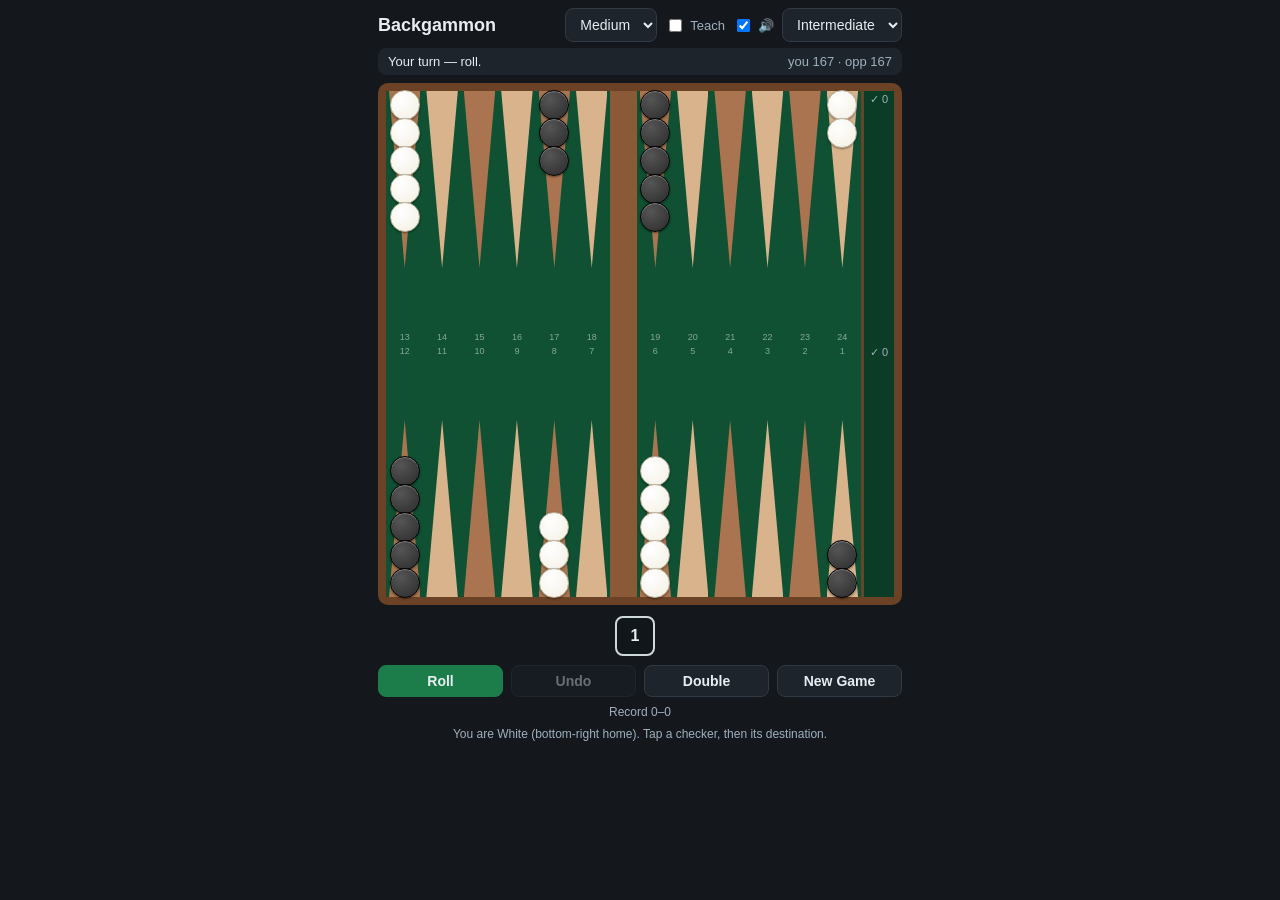
==== docs/index.html @ ded1361f "Add animations and visual polish to the web app Make play feel smoother with motion and refined styl" ====
<!DOCTYPE html>
<html lang="en">
<head>
  <meta charset="utf-8" />
  <meta name="viewport" content="width=device-width, initial-scale=1, maximum-scale=1, user-scalable=no, viewport-fit=cover" />
  <meta name="theme-color" content="#14181d" />
  <meta name="apple-mobile-web-app-capable" content="yes" />
  <title>Backgammon</title>
  <link rel="stylesheet" href="style.css" />
</head>
<body>
  <div id="app">
    <div class="topbar">
      <h1>Backgammon</h1>
      <select id="levelSel" title="Difficulty">
        <option value="easy">Easy</option>
        <option value="medium">Medium</option>
        <option value="hard">Hard</option>
        <option value="expert">Expert</option>
      </select>
      <label class="toggle"><input type="checkbox" id="teachChk" /> Teach</label>
      <label class="toggle"><input type="checkbox" id="soundChk" checked /> 🔊</label>
      <select id="tierSel" title="Explanation level">
        <option value="beginner">Beginner</option>
        <option value="intermediate">Intermediate</option>
        <option value="advanced">Advanced</option>
      </select>
    </div>

    <div class="status">
      <span class="msg" id="msg"></span>
      <span class="pips" id="pips"></span>
    </div>

    <div id="board">
      <div class="board-half top">
        <div class="quadrant" id="q-tl"></div>
        <div class="bar" id="bar-top"></div>
        <div class="quadrant" id="q-tr"></div>
        <div class="tray" id="tray-top"><span class="count">✓ 0</span></div>
      </div>
      <div class="board-half bottom">
        <div class="quadrant" id="q-bl"></div>
        <div class="bar" id="bar-bottom"></div>
        <div class="quadrant" id="q-br"></div>
        <div class="tray" id="tray-bottom"><span class="count">✓ 0</span></div>
      </div>
    </div>

    <div class="diceRow">
      <div id="cube" class="cube">1</div>
      <div id="dice"></div>
    </div>

    <div class="controls">
      <button id="rollBtn" class="primary">Roll</button>
      <button id="undoBtn">Undo</button>
      <button id="doubleBtn">Double</button>
      <button id="newBtn">New Game</button>
    </div>

    <div class="teachPanel" id="teachPanel" style="display:none">
      <div class="verdict"></div>
      <div class="why"></div>
    </div>

    <div class="stats" id="stats"></div>
    <div class="stats">You are White (bottom-right home). Tap a checker, then its destination.</div>
  </div>

  <script src="engine.js"></script>
  <script src="ai.js"></script>
  <script src="teach.js"></script>
  <script src="ui.js"></script>
</body>
</html>
---- docs/style.css ----
:root {
  --felt: #0f5132;
  --felt-dark: #0b3d26;
  --wood: #6b4226;
  --wood-light: #8a5a36;
  --pt-light: #d9b38c;
  --pt-dark: #a9744f;
  --white-checker: #f4efe2;
  --white-edge: #b9b09a;
  --black-checker: #2b2b2b;
  --black-edge: #000;
  --hi-src: #ffd54a;
  --hi-dst: #4ad6ff;
  --bg: #14181d;
  --panel: #1d242b;
  --text: #e8edf2;
  --muted: #9fb0bd;
}
* { box-sizing: border-box; -webkit-tap-highlight-color: transparent; }
html, body { margin: 0; padding: 0; background: var(--bg); color: var(--text);
  font-family: -apple-system, BlinkMacSystemFont, "Segoe UI", Roboto, sans-serif; }
#app { max-width: 540px; margin: 0 auto; padding: 8px 8px 24px; }

.topbar { display: flex; align-items: center; gap: 8px; flex-wrap: wrap; margin-bottom: 6px; }
.topbar h1 { font-size: 18px; margin: 0; flex: 1; font-weight: 700; }
.topbar select, .topbar button, .controls button {
  background: var(--panel); color: var(--text); border: 1px solid #2f3a44;
  border-radius: 8px; padding: 7px 10px; font-size: 14px; }
.toggle { display: flex; align-items: center; gap: 5px; font-size: 13px; color: var(--muted); }

.status { background: var(--panel); border-radius: 8px; padding: 6px 10px; font-size: 13px;
  min-height: 20px; display: flex; justify-content: space-between; gap: 8px; }
.status .msg { color: var(--text); }
.status .pips { color: var(--muted); white-space: nowrap; }

/* Board */
#board { background: var(--wood); border: 8px solid var(--wood); border-radius: 10px;
  margin: 8px 0; display: flex; flex-direction: column; height: 58vh; min-height: 380px; max-height: 620px; }
.board-half { display: flex; flex: 1; min-height: 0; }
.quadrant { display: flex; flex: 12; background: var(--felt); min-width: 0; }
.bar { flex: 1.4; background: var(--wood-light); display: flex; flex-direction: column;
  align-items: center; justify-content: space-between; min-width: 22px; }
.tray { flex: 1.6; background: var(--felt-dark); display: flex; flex-direction: column;
  align-items: center; justify-content: space-between; border-left: 3px solid var(--wood); min-width: 26px; }

.point { flex: 1; position: relative; display: flex; flex-direction: column;
  align-items: center; min-width: 0; cursor: pointer; }
.board-half.top .point { justify-content: flex-start; }
.board-half.bottom .point { justify-content: flex-end; }
/* triangles */
.point::before { content: ""; position: absolute; left: 8%; right: 8%; }
.board-half.top .point::before { top: 0; height: 70%;
  clip-path: polygon(0 0, 100% 0, 50% 100%); }
.board-half.bottom .point::before { bottom: 0; height: 70%;
  clip-path: polygon(50% 0, 0 100%, 100% 100%); }
.point:nth-child(odd)::before { background: var(--pt-dark); }
.point:nth-child(even)::before { background: var(--pt-light); }

.point .label { position: absolute; font-size: 9px; color: rgba(255,255,255,.5); z-index: 2; }
.board-half.top .point .label { bottom: 2px; }
.board-half.bottom .point .label { top: 2px; }

.checkers { position: relative; z-index: 3; display: flex; flex-direction: column;
  align-items: center; width: 100%; }
.board-half.bottom .checkers { flex-direction: column-reverse; }
.checker { width: 84%; max-width: 30px; aspect-ratio: 1; border-radius: 50%;
  display: flex; align-items: center; justify-content: center; font-size: 11px; font-weight: 700;
  margin: -1px 0; box-shadow: 0 1px 2px rgba(0,0,0,.45), inset 0 1px 1px rgba(255,255,255,.35); }
.checker.w { background: radial-gradient(circle at 35% 30%, #fff, var(--white-checker));
  border: 1.5px solid var(--white-edge); color: #333; }
.checker.b { background: radial-gradient(circle at 35% 30%, #555, var(--black-checker));
  border: 1.5px solid var(--black-edge); color: #eee; }

/* stacked checkers in bar/tray are smaller */
.bar .checker, .tray .checker { width: 70%; max-width: 22px; }
.tray .count { color: var(--muted); font-size: 11px; padding: 2px; }

/* highlights */
.point.src::after, .bar.src::after { content: ""; position: absolute; inset: 0;
  border: 3px solid var(--hi-src); border-radius: 6px; z-index: 4; pointer-events: none;
  animation: pulseGlow 1.1s ease-in-out infinite; }
.point.dst::after, .tray.dst::after { content: ""; position: absolute; inset: 0;
  border: 3px solid var(--hi-dst); border-radius: 6px; z-index: 4; pointer-events: none;
  animation: pulseGlow 1.1s ease-in-out infinite; }
.point.sel::after { content: ""; position: absolute; inset: 0; border: 3px solid #fff;
  border-radius: 6px; z-index: 5; pointer-events: none; }
.bar, .tray { position: relative; }
.bestghost { outline: 3px dashed #7CFC9A; outline-offset: -3px; transition: outline-color .2s; }
@keyframes pulseGlow { 0%,100% { opacity: 1; } 50% { opacity: .45; } }

/* a checker mid-flight between points */
.checker.flying { position: fixed; z-index: 100; pointer-events: none; margin: 0;
  transition: transform .26s cubic-bezier(.22,.7,.3,1); will-change: transform; }
/* the just-arrived checker settling onto its point */
.checker.land { animation: landPop .2s cubic-bezier(.34,1.56,.64,1); }
@keyframes landPop { 0% { transform: scale(1.28); } 100% { transform: scale(1); } }

/* Dice + cube row */
.diceRow { display: flex; align-items: center; gap: 10px; justify-content: center; margin: 6px 0; min-height: 46px; }
.die { width: 42px; height: 42px; background: #f4efe2; border-radius: 8px; display: grid;
  grid-template: repeat(3, 1fr) / repeat(3, 1fr); padding: 5px; box-shadow: 0 2px 4px rgba(0,0,0,.4);
  transition: opacity .2s, transform .2s; }
.die.used { opacity: .35; transform: scale(.9); }
#dice.rolling .die { animation: tumble .14s linear infinite; }
@keyframes tumble {
  0% { transform: rotate(0) scale(1); } 25% { transform: rotate(-12deg) scale(1.08); }
  50% { transform: rotate(0) scale(1.12); } 75% { transform: rotate(12deg) scale(1.08); }
  100% { transform: rotate(0) scale(1); } }
.die.settle { animation: settleDie .26s cubic-bezier(.34,1.56,.64,1); }
@keyframes settleDie { 0% { transform: scale(1.25); } 100% { transform: scale(1); } }
.die .pip { width: 7px; height: 7px; border-radius: 50%; background: #222; align-self: center; justify-self: center; }
.cube { width: 40px; height: 40px; border: 2px solid #cfd8dc; border-radius: 8px; background: #11161b;
  display: flex; align-items: center; justify-content: center; font-weight: 700; font-size: 16px; }
.cube small { font-size: 9px; color: var(--muted); position: absolute; margin-top: 28px; }

.controls { display: flex; gap: 8px; justify-content: center; flex-wrap: wrap; margin-top: 4px; }
.controls button { flex: 1; min-width: 92px; font-weight: 600; }
.controls button.primary { background: #1c7c4a; border-color: #1c7c4a; }
.controls button.primary:not(:disabled) { animation: rollPulse 1.6s ease-in-out infinite; }
@keyframes rollPulse { 0%,100% { box-shadow: 0 0 0 0 rgba(40,180,110,.5); }
  50% { box-shadow: 0 0 0 6px rgba(40,180,110,0); } }
.controls button:disabled { opacity: .4; animation: none; }
.controls button { transition: transform .08s, opacity .2s; }
.controls button:active:not(:disabled) { transform: scale(.96); }

.teachPanel { background: var(--panel); border-radius: 8px; padding: 10px; margin-top: 8px; font-size: 13px; line-height: 1.4; }
.teachPanel .verdict { font-weight: 700; margin-bottom: 4px; }
.teachPanel .verdict.best { color: #7CFC9A; }
.teachPanel .verdict.good { color: #a3e635; }
.teachPanel .verdict.doubtful { color: #fbbf24; }
.teachPanel .verdict.error { color: #fb923c; }
.teachPanel .verdict.blunder { color: #f87171; }
.teachPanel button { margin-top: 6px; background: #2a3a47; color: var(--text); border: 1px solid #2f3a44; border-radius: 8px; padding: 6px 10px; }

.modal { position: fixed; inset: 0; background: rgba(0,0,0,.6); display: flex;
  align-items: center; justify-content: center; z-index: 50; }
.modal .card { background: var(--panel); border-radius: 12px; padding: 18px; max-width: 320px; text-align: center; }
.modal .card h2 { margin: 0 0 8px; }
.modal .card .row { display: flex; gap: 8px; margin-top: 12px; }
.modal .card .row button { flex: 1; padding: 10px; border-radius: 8px; border: none; font-weight: 700; }
.stats { font-size: 12px; color: var(--muted); text-align: center; margin-top: 8px; }
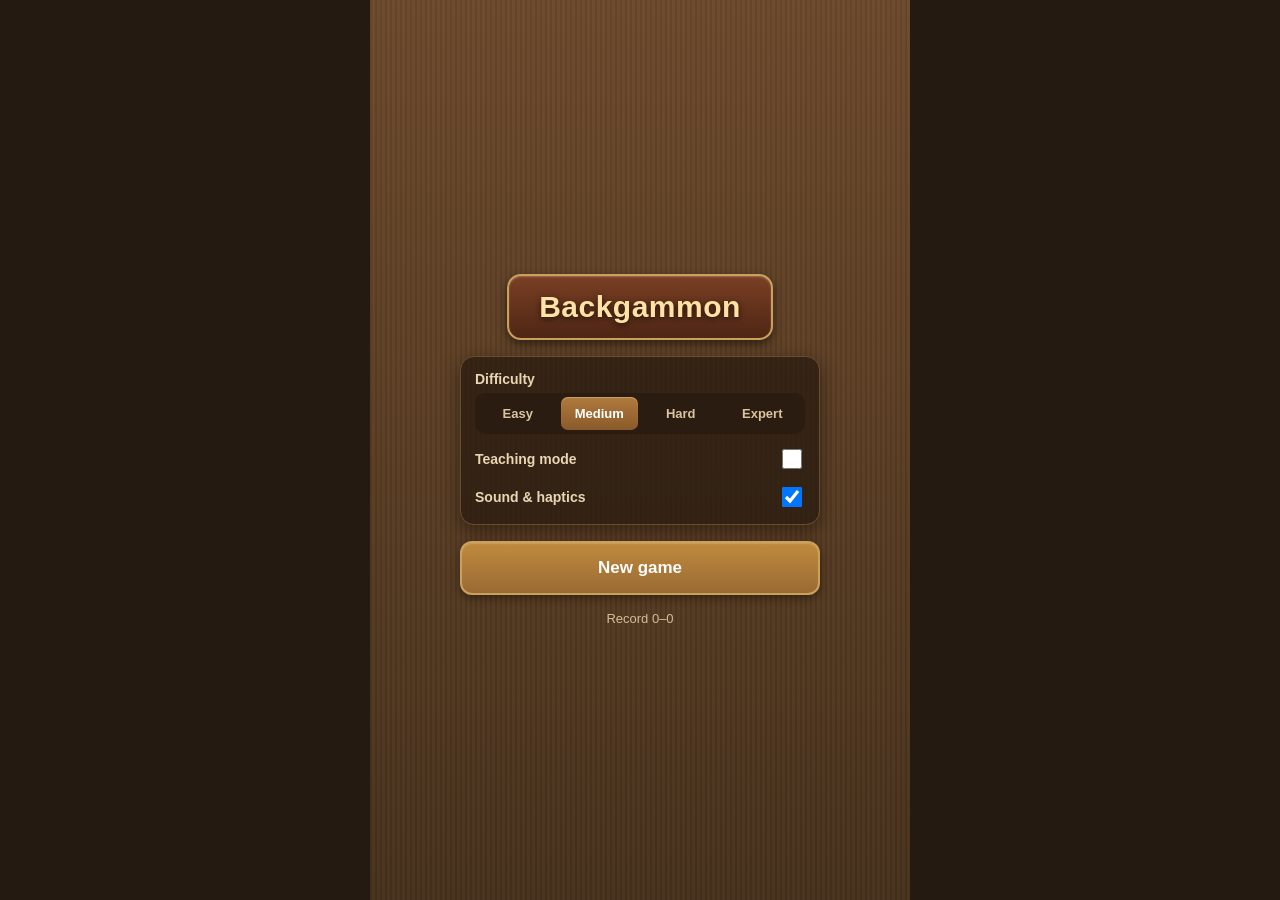
==== commit 0db26d0b: "Add home screen, leather/wood theme, and maximize the board Reworks the app shell to match the class" ====
--- a/docs/index.html
+++ b/docs/index.html
@@ -3,69 +3,98 @@
 <head>
   <meta charset="utf-8" />
   <meta name="viewport" content="width=device-width, initial-scale=1, maximum-scale=1, user-scalable=no, viewport-fit=cover" />
-  <meta name="theme-color" content="#14181d" />
+  <meta name="theme-color" content="#241a11" />
   <meta name="apple-mobile-web-app-capable" content="yes" />
   <title>Backgammon</title>
   <link rel="stylesheet" href="style.css" />
 </head>
 <body>
   <div id="app">
-    <div class="topbar">
-      <h1>Backgammon</h1>
-      <select id="levelSel" title="Difficulty">
-        <option value="easy">Easy</option>
-        <option value="medium">Medium</option>
-        <option value="hard">Hard</option>
-        <option value="expert">Expert</option>
-      </select>
-      <label class="toggle"><input type="checkbox" id="teachChk" /> Teach</label>
-      <label class="toggle"><input type="checkbox" id="soundChk" checked /> 🔊</label>
-      <select id="tierSel" title="Explanation level">
-        <option value="beginner">Beginner</option>
-        <option value="intermediate">Intermediate</option>
-        <option value="advanced">Advanced</option>
-      </select>
-    </div>
 
-    <div class="status">
-      <span class="msg" id="msg"></span>
-      <span class="pips" id="pips"></span>
-    </div>
+    <!-- ===== HOME SCREEN ===== -->
+    <section id="home" class="screen active">
+      <div class="home-plaque">Backgammon</div>
 
-    <div id="board">
-      <div class="board-half top">
-        <div class="quadrant" id="q-tl"></div>
-        <div class="bar" id="bar-top"></div>
-        <div class="quadrant" id="q-tr"></div>
-        <div class="tray" id="tray-top"><span class="count">✓ 0</span></div>
+      <div class="home-panel">
+        <div class="field">
+          <span class="field-label">Difficulty</span>
+          <div class="seg" id="homeLevel">
+            <button type="button" data-level="easy">Easy</button>
+            <button type="button" data-level="medium">Medium</button>
+            <button type="button" data-level="hard">Hard</button>
+            <button type="button" data-level="expert">Expert</button>
+          </div>
+        </div>
+
+        <label class="field row toggle">
+          <span class="field-label">Teaching mode</span>
+          <input type="checkbox" id="homeTeach" />
+        </label>
+
+        <div class="field row" id="tierRow">
+          <span class="field-label">Hint detail</span>
+          <select id="homeTier">
+            <option value="beginner">Beginner</option>
+            <option value="intermediate">Intermediate</option>
+            <option value="advanced">Advanced</option>
+          </select>
+        </div>
+
+        <label class="field row toggle">
+          <span class="field-label">Sound &amp; haptics</span>
+          <input type="checkbox" id="homeSound" checked />
+        </label>
       </div>
-      <div class="board-half bottom">
-        <div class="quadrant" id="q-bl"></div>
-        <div class="bar" id="bar-bottom"></div>
-        <div class="quadrant" id="q-br"></div>
-        <div class="tray" id="tray-bottom"><span class="count">✓ 0</span></div>
+
+      <div class="home-actions">
+        <button id="resumeBtn" class="bigbtn">Resume game</button>
+        <button id="playBtn" class="bigbtn primary">New game</button>
       </div>
-    </div>
 
-    <div class="diceRow">
-      <div id="cube" class="cube">1</div>
-      <div id="dice"></div>
-    </div>
+      <div class="home-stats" id="homeStats"></div>
+    </section>
 
-    <div class="controls">
-      <button id="rollBtn" class="primary">Roll</button>
-      <button id="undoBtn">Undo</button>
-      <button id="doubleBtn">Double</button>
-      <button id="newBtn">New Game</button>
-    </div>
+    <!-- ===== GAME SCREEN ===== -->
+    <section id="game" class="screen">
+      <div class="gamebar">
+        <button id="homeBtn" class="iconbtn" title="Menu">☰</button>
+        <span class="msg" id="msg"></span>
+        <span class="pips" id="pips"></span>
+        <button id="teachBtn" class="iconbtn" title="Teaching hints">💡</button>
+      </div>
 
-    <div class="teachPanel" id="teachPanel" style="display:none">
-      <div class="verdict"></div>
-      <div class="why"></div>
-    </div>
+      <div id="board">
+        <div class="board-half top">
+          <div class="quadrant" id="q-tl"></div>
+          <div class="bar" id="bar-top"></div>
+          <div class="quadrant" id="q-tr"></div>
+          <div class="tray" id="tray-top"><span class="count">0</span></div>
+        </div>
+        <div class="board-half bottom">
+          <div class="quadrant" id="q-bl"></div>
+          <div class="bar" id="bar-bottom"></div>
+          <div class="quadrant" id="q-br"></div>
+          <div class="tray" id="tray-bottom"><span class="count">0</span></div>
+        </div>
+      </div>
 
-    <div class="stats" id="stats"></div>
-    <div class="stats">You are White (bottom-right home). Tap a checker, then its destination.</div>
+      <div class="diceRow">
+        <div id="cube" class="cube">1</div>
+        <div id="dice"></div>
+      </div>
+
+      <div class="controls">
+        <button id="rollBtn" class="primary">Roll</button>
+        <button id="undoBtn">Undo</button>
+        <button id="doubleBtn">Double</button>
+      </div>
+
+      <div class="teachPanel" id="teachPanel" style="display:none">
+        <div class="verdict"></div>
+        <div class="why"></div>
+      </div>
+    </section>
+
   </div>
 
   <script src="engine.js"></script>
--- a/docs/style.css
+++ b/docs/style.css
@@ -1,25 +1,75 @@
 :root {
-  --felt: #0f5132;
-  --felt-dark: #0b3d26;
-  --wood: #6b4226;
-  --wood-light: #8a5a36;
-  --pt-light: #d9b38c;
-  --pt-dark: #a9744f;
-  --white-checker: #f4efe2;
-  --white-edge: #b9b09a;
-  --black-checker: #2b2b2b;
-  --black-edge: #000;
-  --hi-src: #ffd54a;
-  --hi-dst: #4ad6ff;
-  --bg: #14181d;
-  --panel: #1d242b;
-  --text: #e8edf2;
-  --muted: #9fb0bd;
+  --felt: #a87c4e;          /* tan suede playing surface */
+  --felt-dark: #8a6238;     /* bear-off tray felt */
+  --wood: #3f2a1a;          /* dark leather frame */
+  --wood-light: #5a3d26;    /* center bar / lighter leather */
+  --pt-light: #e7d9bb;      /* cream point */
+  --pt-dark: #45301f;       /* dark-brown point */
+  --white-checker: #efe5cf; /* ivory checker body */
+  --white-edge: #c7ba94;
+  --black-checker: #412d1c; /* chocolate checker body */
+  --black-edge: #241910;
+  --hi-src: #1f7bd6;        /* source highlight (blue) */
+  --hi-dst: #2bb24a;        /* destination highlight (green) */
+  --bg: #241a11;            /* warm dark backdrop */
+  --panel: #34271a;
+  --text: #f1e8d6;
+  --muted: #c2ad8d;
 }
 * { box-sizing: border-box; -webkit-tap-highlight-color: transparent; }
 html, body { margin: 0; padding: 0; background: var(--bg); color: var(--text);
-  font-family: -apple-system, BlinkMacSystemFont, "Segoe UI", Roboto, sans-serif; }
-#app { max-width: 540px; margin: 0 auto; padding: 8px 8px 24px; }
+  font-family: -apple-system, BlinkMacSystemFont, "Segoe UI", Roboto, sans-serif;
+  height: 100%; overflow: hidden; }
+#app { max-width: 540px; margin: 0 auto; padding: 6px 8px;
+  height: 100vh; height: 100dvh; display: flex; flex-direction: column;
+  background-color: #5e3f24;
+  background-image:
+    repeating-linear-gradient(90deg, rgba(0,0,0,.05) 0 2px, rgba(255,255,255,.022) 2px 5px),
+    linear-gradient(180deg, #6b482a, #46301b); }
+/* fixed-height rows; the board flexes to fill what's left */
+.gamebar, .diceRow, .controls, .teachPanel { flex: 0 0 auto; }
+
+/* ===== screens ===== */
+.screen { display: none; }
+.screen.active { flex: 1 1 auto; display: flex; flex-direction: column; min-height: 0; gap: 5px; }
+
+/* ===== home screen ===== */
+#home { align-items: center; justify-content: center; gap: 16px; padding: 12px; }
+.home-plaque { font-size: 30px; font-weight: 800; letter-spacing: .5px; color: #ffe2a6;
+  text-shadow: 0 1px 0 #3a2410, 0 2px 6px rgba(0,0,0,.6);
+  padding: 14px 30px; border-radius: 14px;
+  background: linear-gradient(180deg, #7a3f23, #4e2614);
+  border: 2px solid #caa15a;
+  box-shadow: inset 0 1px 2px rgba(255,255,255,.25), 0 4px 10px rgba(0,0,0,.5); }
+.home-panel { width: 100%; max-width: 360px; background: rgba(38,26,15,.72);
+  border: 1px solid #6b4c2c; border-radius: 14px; padding: 14px; display: flex; flex-direction: column; gap: 12px;
+  box-shadow: 0 6px 18px rgba(0,0,0,.4); }
+.field { display: flex; flex-direction: column; gap: 6px; }
+.field.row { flex-direction: row; align-items: center; justify-content: space-between; }
+.field-label { color: #e9d6b4; font-size: 14px; font-weight: 600; }
+.seg { display: flex; gap: 4px; background: #2a1c10; border-radius: 10px; padding: 4px; }
+.seg button { flex: 1; padding: 9px 4px; border: none; border-radius: 7px; background: transparent;
+  color: #d9c3a0; font-size: 13px; font-weight: 600; }
+.seg button.on { background: linear-gradient(180deg, #b07a3c, #8a5a2b); color: #fff;
+  box-shadow: inset 0 1px 1px rgba(255,255,255,.3); }
+#home select { background: #2a1c10; color: var(--text); border: 1px solid #6b4c2c; border-radius: 8px; padding: 7px 10px; font-size: 14px; }
+#home .toggle input { width: 20px; height: 20px; }
+.home-actions { width: 100%; max-width: 360px; display: flex; flex-direction: column; gap: 10px; }
+.bigbtn { padding: 15px; border-radius: 12px; font-size: 17px; font-weight: 700;
+  border: 2px solid #6b4c2c; background: linear-gradient(180deg, #5a3d24, #3f2a18); color: #f0e2c8;
+  box-shadow: inset 0 1px 1px rgba(255,255,255,.18), 0 3px 8px rgba(0,0,0,.4); }
+.bigbtn.primary { background: linear-gradient(180deg, #c08a3e, #9a6a33); border-color: #caa15a; color: #fff; }
+.bigbtn:active { transform: scale(.98); }
+.home-stats { color: #d3bd98; font-size: 13px; }
+
+/* ===== game top bar ===== */
+.gamebar { display: flex; align-items: center; gap: 8px; padding: 2px 2px; }
+.gamebar .msg { flex: 1; font-size: 13px; color: var(--text); white-space: nowrap; overflow: hidden; text-overflow: ellipsis; }
+.gamebar .pips { font-size: 12px; color: var(--muted); white-space: nowrap; }
+.iconbtn { width: 38px; height: 34px; flex: 0 0 auto; border-radius: 9px; border: 1px solid #6b4c2c;
+  background: linear-gradient(180deg, #6a4828, #45301b); color: #f0e2c8; font-size: 17px; line-height: 1; }
+.iconbtn.on { background: linear-gradient(180deg, #c08a3e, #9a6a33); border-color: #caa15a; }
+.iconbtn:active { transform: scale(.95); }
 
 .topbar { display: flex; align-items: center; gap: 8px; flex-wrap: wrap; margin-bottom: 6px; }
 .topbar h1 { font-size: 18px; margin: 0; flex: 1; font-weight: 700; }
@@ -34,8 +84,8 @@
 .status .pips { color: var(--muted); white-space: nowrap; }
 
 /* Board */
-#board { background: var(--wood); border: 8px solid var(--wood); border-radius: 10px;
-  margin: 8px 0; display: flex; flex-direction: column; height: 58vh; min-height: 380px; max-height: 620px; }
+#board { background: var(--wood); border: 6px solid var(--wood); border-radius: 10px;
+  margin: 2px 0; display: flex; flex-direction: column; flex: 1 1 auto; min-height: 0; }
 .board-half { display: flex; flex: 1; min-height: 0; }
 .quadrant { display: flex; flex: 12; background: var(--felt); min-width: 0; }
 .bar { flex: 1.4; background: var(--wood-light); display: flex; flex-direction: column;
@@ -49,9 +99,9 @@
 .board-half.bottom .point { justify-content: flex-end; }
 /* triangles */
 .point::before { content: ""; position: absolute; left: 8%; right: 8%; }
-.board-half.top .point::before { top: 0; height: 70%;
+.board-half.top .point::before { top: 0; height: 90%;
   clip-path: polygon(0 0, 100% 0, 50% 100%); }
-.board-half.bottom .point::before { bottom: 0; height: 70%;
+.board-half.bottom .point::before { bottom: 0; height: 90%;
   clip-path: polygon(50% 0, 0 100%, 100% 100%); }
 .point:nth-child(odd)::before { background: var(--pt-dark); }
 .point:nth-child(even)::before { background: var(--pt-light); }
@@ -66,10 +116,10 @@
 .checker { width: 84%; max-width: 30px; aspect-ratio: 1; border-radius: 50%;
   display: flex; align-items: center; justify-content: center; font-size: 11px; font-weight: 700;
   margin: -1px 0; box-shadow: 0 1px 2px rgba(0,0,0,.45), inset 0 1px 1px rgba(255,255,255,.35); }
-.checker.w { background: radial-gradient(circle at 35% 30%, #fff, var(--white-checker));
-  border: 1.5px solid var(--white-edge); color: #333; }
-.checker.b { background: radial-gradient(circle at 35% 30%, #555, var(--black-checker));
-  border: 1.5px solid var(--black-edge); color: #eee; }
+.checker.w { background: radial-gradient(circle at 35% 28%, #fffaf0, var(--white-checker));
+  border: 1.5px solid var(--white-edge); color: #4a3a22; }
+.checker.b { background: radial-gradient(circle at 35% 28%, #71502f, var(--black-checker));
+  border: 1.5px solid var(--black-edge); color: #efe0c8; }
 
 /* stacked checkers in bar/tray are smaller */
 .bar .checker, .tray .checker { width: 70%; max-width: 22px; }
@@ -85,7 +135,7 @@
 .point.sel::after { content: ""; position: absolute; inset: 0; border: 3px solid #fff;
   border-radius: 6px; z-index: 5; pointer-events: none; }
 .bar, .tray { position: relative; }
-.bestghost { outline: 3px dashed #7CFC9A; outline-offset: -3px; transition: outline-color .2s; }
+.bestghost { outline: 3px dashed #ffb300; outline-offset: -3px; transition: outline-color .2s; }
 @keyframes pulseGlow { 0%,100% { opacity: 1; } 50% { opacity: .45; } }
 
 /* a checker mid-flight between points */
@@ -96,7 +146,8 @@
 @keyframes landPop { 0% { transform: scale(1.28); } 100% { transform: scale(1); } }
 
 /* Dice + cube row */
-.diceRow { display: flex; align-items: center; gap: 10px; justify-content: center; margin: 6px 0; min-height: 46px; }
+.diceRow { display: flex; align-items: center; gap: 14px; justify-content: center; margin: 2px 0; min-height: 46px; }
+#dice { display: flex; align-items: center; gap: 8px; }
 .die { width: 42px; height: 42px; background: #f4efe2; border-radius: 8px; display: grid;
   grid-template: repeat(3, 1fr) / repeat(3, 1fr); padding: 5px; box-shadow: 0 2px 4px rgba(0,0,0,.4);
   transition: opacity .2s, transform .2s; }
@@ -109,16 +160,16 @@
 .die.settle { animation: settleDie .26s cubic-bezier(.34,1.56,.64,1); }
 @keyframes settleDie { 0% { transform: scale(1.25); } 100% { transform: scale(1); } }
 .die .pip { width: 7px; height: 7px; border-radius: 50%; background: #222; align-self: center; justify-self: center; }
-.cube { width: 40px; height: 40px; border: 2px solid #cfd8dc; border-radius: 8px; background: #11161b;
-  display: flex; align-items: center; justify-content: center; font-weight: 700; font-size: 16px; }
+.cube { width: 40px; height: 40px; border: 2px solid #d8c9a8; border-radius: 8px; background: #2a1f14;
+  color: var(--text); display: flex; align-items: center; justify-content: center; font-weight: 700; font-size: 16px; }
 .cube small { font-size: 9px; color: var(--muted); position: absolute; margin-top: 28px; }
 
 .controls { display: flex; gap: 8px; justify-content: center; flex-wrap: wrap; margin-top: 4px; }
 .controls button { flex: 1; min-width: 92px; font-weight: 600; }
-.controls button.primary { background: #1c7c4a; border-color: #1c7c4a; }
+.controls button.primary { background: #9a6a33; border-color: #9a6a33; color: #fff; }
 .controls button.primary:not(:disabled) { animation: rollPulse 1.6s ease-in-out infinite; }
-@keyframes rollPulse { 0%,100% { box-shadow: 0 0 0 0 rgba(40,180,110,.5); }
-  50% { box-shadow: 0 0 0 6px rgba(40,180,110,0); } }
+@keyframes rollPulse { 0%,100% { box-shadow: 0 0 0 0 rgba(190,140,70,.55); }
+  50% { box-shadow: 0 0 0 6px rgba(190,140,70,0); } }
 .controls button:disabled { opacity: .4; animation: none; }
 .controls button { transition: transform .08s, opacity .2s; }
 .controls button:active:not(:disabled) { transform: scale(.96); }
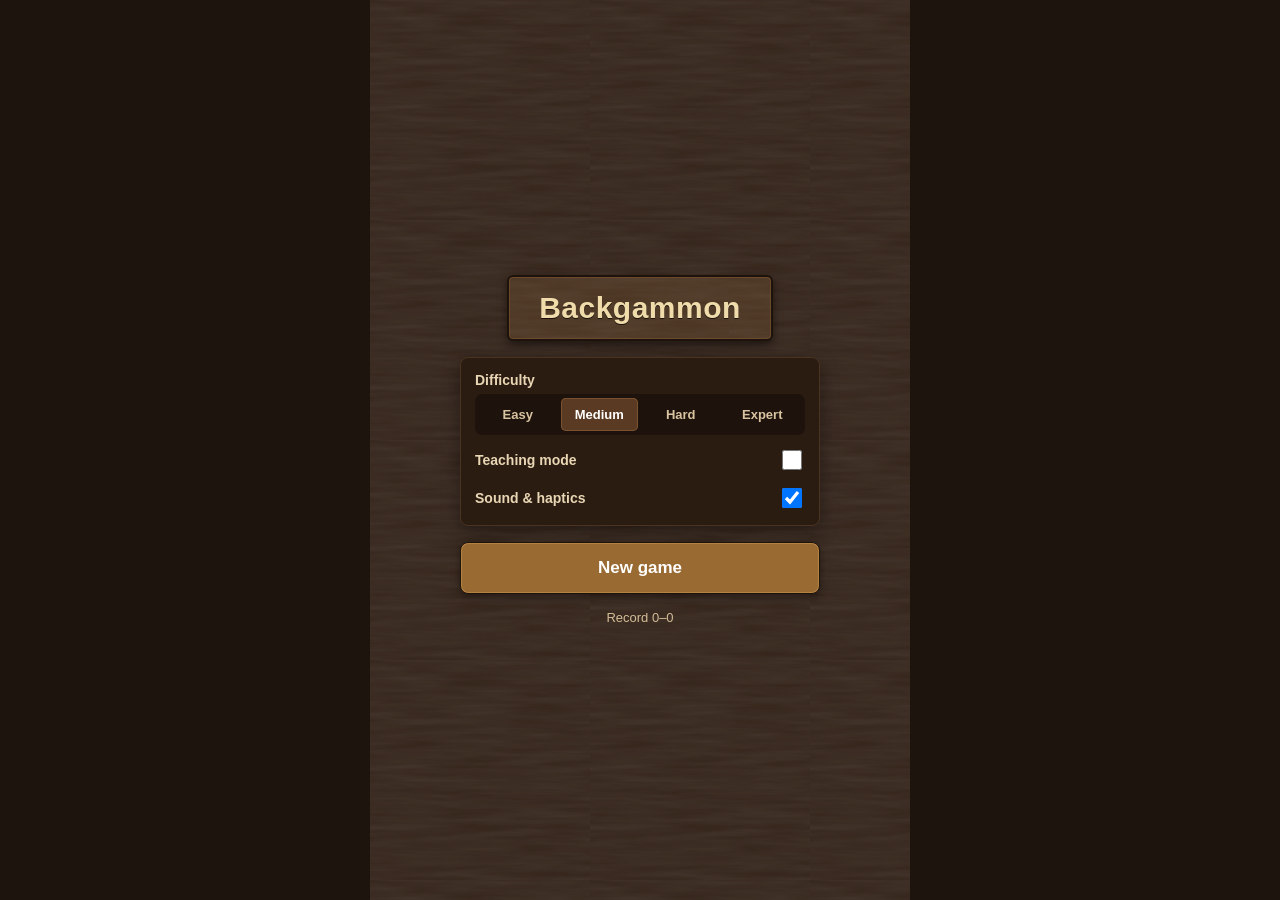
==== commit e608d2ca: "Deploy updated build (textured wood theme + roll dock) Adopt the user-provided self-contained build " ====
--- a/docs/index.html
+++ b/docs/index.html
@@ -6,7 +6,295 @@
   <meta name="theme-color" content="#241a11" />
   <meta name="apple-mobile-web-app-capable" content="yes" />
   <title>Backgammon</title>
-  <link rel="stylesheet" href="style.css" />
+  <!-- self-contained build; edit web/*.js and rerun build_play.py -->
+  <style>
+:root {
+  /* solid material colors — no gradients */
+  --felt: #b58a55;          /* playing surface (camel) */
+  --felt-dark: #7c5631;     /* bear-off tray */
+  --wood: #34241a;          /* walnut frame */
+  --wood-light: #4a3320;    /* center bar / lighter walnut */
+  --wood-edge: #1d130c;     /* frame edge */
+  --pt-light: #e7d6b1;      /* cream point */
+  --pt-dark: #5a3a22;       /* walnut point */
+  --white-checker: #e9dfc7; /* ivory checker body */
+  --white-edge: #b39c6c;
+  --white-ring: #cdba8c;
+  --white-text: #6a5230;
+  --black-checker: #2e2014; /* espresso checker body */
+  --black-edge: #150d06;
+  --black-ring: #574230;
+  --black-text: #d6c4a2;
+  --hi-src: #1f7bd6;        /* source highlight (blue) */
+  --hi-dst: #2bb24a;        /* destination highlight (green) */
+  --bg: #1c140d;            /* dark backdrop */
+  --panel: #2a1c11;
+  --text: #f1e8d6;
+  --muted: #bda988;
+
+  /* fine felt noise */
+  --tex-felt: url("data:image/svg+xml,%3Csvg%20xmlns='http://www.w3.org/2000/svg'%20width='90'%20height='90'%3E%3Cfilter%20id='n'%3E%3CfeTurbulence%20type='fractalNoise'%20baseFrequency='0.85'%20numOctaves='2'/%3E%3CfeColorMatrix%20type='saturate'%20values='0'/%3E%3C/filter%3E%3Crect%20width='100%25'%20height='100%25'%20filter='url(%23n)'%20opacity='0.045'/%3E%3C/svg%3E");
+  /* directional wood grain */
+  --tex-wood: url("data:image/svg+xml,%3Csvg%20xmlns='http://www.w3.org/2000/svg'%20width='220'%20height='220'%3E%3Cfilter%20id='w'%3E%3CfeTurbulence%20type='fractalNoise'%20baseFrequency='0.014%200.17'%20numOctaves='3'%20seed='7'/%3E%3CfeColorMatrix%20type='saturate'%20values='0'/%3E%3C/filter%3E%3Crect%20width='100%25'%20height='100%25'%20filter='url(%23w)'%20opacity='0.11'/%3E%3C/svg%3E");
+}
+* { box-sizing: border-box; -webkit-tap-highlight-color: transparent; }
+html, body { margin: 0; padding: 0; background: var(--bg); color: var(--text);
+  font-family: -apple-system, BlinkMacSystemFont, "Segoe UI", Roboto, sans-serif;
+  height: 100%; overflow: hidden; }
+#app { max-width: 540px; margin: 0 auto; padding: 6px 8px;
+  height: 100vh; height: 100dvh; display: flex; flex-direction: column;
+  background-color: var(--wood);
+  background-image: var(--tex-wood); background-size: 220px 220px; }
+/* fixed-height rows; the board flexes to fill what's left */
+.gamebar, .controls, .teachPanel { flex: 0 0 auto; }
+
+/* ===== screens ===== */
+.screen { display: none; }
+.screen.active { flex: 1 1 auto; display: flex; flex-direction: column; min-height: 0; gap: 5px; }
+
+/* ===== home screen ===== */
+#home { align-items: center; justify-content: center; gap: 16px; padding: 12px; }
+.home-plaque { font-size: 30px; font-weight: 800; letter-spacing: .5px; color: #f0dcab;
+  text-shadow: 0 1px 0 #1d130c;
+  padding: 14px 30px; border-radius: 6px;
+  background: var(--wood-light); background-image: var(--tex-wood); background-size: 220px 220px;
+  border: 2px solid #1d130c;
+  box-shadow: inset 0 0 0 1px #6a4a2a, 0 4px 10px rgba(0,0,0,.5); }
+.home-panel { width: 100%; max-width: 360px; background: var(--panel);
+  border: 1px solid #4a3320; border-radius: 8px; padding: 14px; display: flex; flex-direction: column; gap: 12px;
+  box-shadow: 0 6px 18px rgba(0,0,0,.4); }
+.field { display: flex; flex-direction: column; gap: 6px; }
+.field.row { flex-direction: row; align-items: center; justify-content: space-between; }
+.field-label { color: #e9d6b4; font-size: 14px; font-weight: 600; }
+.seg { display: flex; gap: 4px; background: #1d130c; border-radius: 7px; padding: 4px; }
+.seg button { flex: 1; padding: 9px 4px; border: none; border-radius: 5px; background: transparent;
+  color: #d9c3a0; font-size: 13px; font-weight: 600; }
+.seg button.on { background: var(--pt-dark); color: #fff; box-shadow: inset 0 0 0 1px #7a5230; }
+#home select { background: #1d130c; color: var(--text); border: 1px solid #4a3320; border-radius: 6px; padding: 7px 10px; font-size: 14px; }
+#home .toggle input { width: 20px; height: 20px; }
+.home-actions { width: 100%; max-width: 360px; display: flex; flex-direction: column; gap: 10px; }
+.bigbtn { padding: 15px; border-radius: 8px; font-size: 17px; font-weight: 700;
+  border: 1px solid #1d130c; background: var(--wood-light); color: #f0e2c8;
+  box-shadow: inset 0 0 0 1px #5a4129, 0 3px 8px rgba(0,0,0,.4); }
+.bigbtn.primary { background: #9a6a33; border-color: #1d130c; color: #fff;
+  box-shadow: inset 0 0 0 1px #b58341, 0 3px 8px rgba(0,0,0,.4); }
+.bigbtn:active { transform: scale(.98); }
+.home-stats { color: #d3bd98; font-size: 13px; }
+
+/* ===== game top bar ===== */
+.gamebar { display: flex; align-items: center; gap: 8px; padding: 2px 2px; }
+.gamebar .msg { flex: 1; font-size: 13px; color: var(--text); white-space: nowrap; overflow: hidden; text-overflow: ellipsis; }
+.gamebar .pips { font-size: 12px; color: var(--muted); white-space: nowrap; }
+.iconbtn { width: 38px; height: 34px; flex: 0 0 auto; border-radius: 6px; border: 1px solid #1d130c;
+  background: var(--wood-light); color: #f0e2c8; font-size: 17px; line-height: 1; }
+.iconbtn.on { background: #9a6a33; border-color: #1d130c; }
+.iconbtn:active { transform: scale(.95); }
+.gamebar .cube { width: 32px; height: 32px; font-size: 14px; flex: 0 0 auto; }
+
+.topbar { display: flex; align-items: center; gap: 8px; flex-wrap: wrap; margin-bottom: 6px; }
+.topbar h1 { font-size: 18px; margin: 0; flex: 1; font-weight: 700; }
+.topbar select, .topbar button, .controls button {
+  background: var(--wood-light); color: var(--text); border: 1px solid #1d130c;
+  border-radius: 6px; padding: 7px 10px; font-size: 14px; }
+.toggle { display: flex; align-items: center; gap: 5px; font-size: 13px; color: var(--muted); }
+
+.status { background: var(--panel); border-radius: 6px; padding: 6px 10px; font-size: 13px;
+  min-height: 20px; display: flex; justify-content: space-between; gap: 8px; }
+.status .msg { color: var(--text); }
+.status .pips { color: var(--muted); white-space: nowrap; }
+
+/* ===== Board ===== */
+#board { border: 10px solid var(--wood); border-radius: 8px; position: relative;
+  margin: 2px 0; display: flex; flex-direction: column; flex: 1 1 auto; min-height: 0;
+  background-color: var(--wood); background-image: var(--tex-wood); background-size: 220px 220px;
+  box-shadow: inset 0 0 0 2px var(--wood-edge), 0 6px 18px rgba(0,0,0,.55); }
+.board-half { display: flex; flex: 1; min-height: 0; }
+.quadrant { display: flex; flex: 12; min-width: 0;
+  background-color: var(--felt);
+  background-image: var(--tex-felt); background-size: 90px 90px; }
+.bar { flex: 1.4; display: flex; flex-direction: column;
+  align-items: center; justify-content: space-between; min-width: 22px;
+  background-color: var(--wood-light); background-image: var(--tex-wood); background-size: 220px 220px;
+  box-shadow: inset 1px 0 0 var(--wood-edge), inset -1px 0 0 var(--wood-edge); }
+.tray { flex: 1.6; display: flex; flex-direction: column;
+  align-items: center; justify-content: space-between; min-width: 26px;
+  background-color: var(--felt-dark);
+  box-shadow: inset 2px 0 0 var(--wood-edge); }
+
+.point { flex: 1; position: relative; display: flex; flex-direction: column;
+  align-items: center; min-width: 0; cursor: pointer; }
+.board-half.top .point { justify-content: flex-start; }
+.board-half.bottom .point { justify-content: flex-end; }
+/* triangles — flat solid colors */
+.point::before { content: ""; position: absolute; left: 8%; right: 8%; }
+.board-half.top .point::before { top: 0; height: 92%;
+  clip-path: polygon(0 0, 100% 0, 50% 100%); }
+.board-half.bottom .point::before { bottom: 0; height: 92%;
+  clip-path: polygon(50% 0, 0 100%, 100% 100%); }
+.board-half.top .point:nth-child(odd)::before  { background: var(--pt-dark); }
+.board-half.top .point:nth-child(even)::before { background: var(--pt-light); }
+.board-half.bottom .point:nth-child(odd)::before  { background: var(--pt-dark); }
+.board-half.bottom .point:nth-child(even)::before { background: var(--pt-light); }
+
+.point .label { position: absolute; font-size: 9px; color: rgba(255,255,255,.5); z-index: 2; }
+.board-half.top .point .label { bottom: 2px; }
+.board-half.bottom .point .label { top: 2px; }
+
+.checkers { position: relative; z-index: 3; display: flex; flex-direction: column;
+  align-items: center; width: 100%; }
+.board-half.bottom .checkers { flex-direction: column-reverse; }
+.checker { width: 86%; max-width: 32px; aspect-ratio: 1; border-radius: 50%;
+  display: flex; align-items: center; justify-content: center; font-size: 11px; font-weight: 700;
+  margin: -1px 0; position: relative;
+  box-shadow: 0 2px 3px rgba(0,0,0,.45); }
+/* concentric turned-wood grooves (flat rings, no gradient) */
+.checker::before { content: ""; position: absolute; width: 64%; height: 64%; border-radius: 50%;
+  z-index: 1; }
+.checker::after { content: ""; position: absolute; width: 30%; height: 30%; border-radius: 50%;
+  z-index: 1; }
+.checker.w { background: var(--white-checker); border: 1.5px solid var(--white-edge); color: var(--white-text); }
+.checker.w::before { border: 1.5px solid var(--white-ring); }
+.checker.w::after { border: 1.5px solid var(--white-ring); }
+.checker.b { background: var(--black-checker); border: 1.5px solid var(--black-edge); color: var(--black-text); }
+.checker.b::before { border: 1.5px solid var(--black-ring); }
+.checker.b::after { border: 1.5px solid var(--black-ring); }
+
+/* stacked checkers in bar/tray are smaller */
+.bar .checker, .tray .checker { width: 70%; max-width: 22px; }
+.tray .count { color: var(--muted); font-size: 11px; padding: 2px; }
+
+.bar, .tray { position: relative; }
+
+/* movable checkers: the liftable (top-of-stack) checker gets a soft glowing
+   ring that gently breathes — "ready to pick up" — instead of a hard box. */
+.point.src .checker:last-child,
+.bar.src .checker:last-child {
+  box-shadow: 0 2px 3px rgba(0,0,0,.45),
+              0 0 0 2px var(--hi-src),
+              0 0 9px 1px rgba(43,128,221,.55);
+  z-index: 6;
+  animation: liftBreathe 1.5s ease-in-out infinite; }
+@keyframes liftBreathe {
+  0%, 100% { transform: translateY(0) scale(1); }
+  50%      { transform: translateY(-2px) scale(1.035); } }
+
+/* selected source: lifted off the board with a bright white halo */
+.point.sel .checker:last-child,
+.bar.sel .checker:last-child {
+  box-shadow: 0 7px 9px rgba(0,0,0,.5),
+              0 0 0 2.5px #fff,
+              0 0 13px 2px rgba(255,255,255,.5);
+  transform: translateY(-4px) scale(1.07);
+  z-index: 7; }
+
+/* Landing spots: the triangle itself glow-pulses. Yellow = a legal place the
+   selected checker can land; green = a teaching-mode recommended spot. */
+.point.dst::after, .point.bestghost::after { content: ""; position: absolute;
+  left: 8%; right: 8%; z-index: 2; pointer-events: none; }
+.board-half.top .point.dst::after, .board-half.top .point.bestghost::after {
+  top: 0; height: 92%; clip-path: polygon(0 0, 100% 0, 50% 100%); }
+.board-half.bottom .point.dst::after, .board-half.bottom .point.bestghost::after {
+  bottom: 0; height: 92%; clip-path: polygon(50% 0, 0 100%, 100% 100%); }
+.point.dst::after       { background: rgba(255,212,60,.45); animation: glowYellow 1s ease-in-out infinite; }
+.point.bestghost::after { background: rgba(70,222,110,.5);  animation: glowGreen  1s ease-in-out infinite; }
+.tray.dst { animation: glowYellowBox 1s ease-in-out infinite; }
+
+@keyframes glowYellow {
+  0%,100% { opacity: .5; filter: drop-shadow(0 0 2px rgba(255,205,50,.7)); }
+  50%     { opacity: 1;  filter: drop-shadow(0 0 10px rgba(255,205,50,1)); } }
+@keyframes glowGreen {
+  0%,100% { opacity: .5; filter: drop-shadow(0 0 2px rgba(55,215,100,.7)); }
+  50%     { opacity: 1;  filter: drop-shadow(0 0 10px rgba(55,215,100,1)); } }
+@keyframes glowYellowBox {
+  0%,100% { box-shadow: inset 0 0 0 2px rgba(255,205,50,.5), 0 0 4px rgba(255,205,50,.4); }
+  50%     { box-shadow: inset 0 0 0 3px rgba(255,205,50,1), 0 0 12px rgba(255,205,50,.9); } }
+
+/* a checker mid-flight between points */
+.checker.flying { position: fixed; z-index: 100; pointer-events: none; margin: 0;
+  transition: transform .26s cubic-bezier(.22,.7,.3,1); will-change: transform; }
+/* the just-arrived checker settling onto its point */
+.checker.land { animation: landPop .2s cubic-bezier(.34,1.56,.64,1); }
+@keyframes landPop { 0% { transform: scale(1.28); } 100% { transform: scale(1); } }
+
+/* Dice + cube */
+#dice.dice-overlay { position: absolute; top: 50%; left: 50%; transform: translate(-50%, -50%);
+  display: flex; align-items: center; gap: 10px; z-index: 30; pointer-events: none; }
+.dice-overlay .die { box-shadow: 0 4px 8px rgba(0,0,0,.5); }
+.die { width: 42px; height: 42px; background: #f4f0e6; border-radius: 6px; display: grid;
+  grid-template: repeat(3, 1fr) / repeat(3, 1fr); padding: 5px; box-shadow: 0 2px 4px rgba(0,0,0,.4);
+  border: 1px solid #d8d0bd;
+  transition: opacity .2s, transform .2s; }
+.die.used { opacity: .35; transform: scale(.9); }
+/* dark dice for the AI player's turn */
+.die.brown { background: #2e2014; border-color: #150d06; }
+.die.brown .pip { background: #efe2c7; }
+#dice.rolling .die { animation: tumble .14s linear infinite; }
+@keyframes tumble {
+  0% { transform: rotate(0) scale(1); } 25% { transform: rotate(-12deg) scale(1.08); }
+  50% { transform: rotate(0) scale(1.12); } 75% { transform: rotate(12deg) scale(1.08); }
+  100% { transform: rotate(0) scale(1); } }
+.die.settle { animation: settleDie .26s cubic-bezier(.34,1.56,.64,1); }
+@keyframes settleDie { 0% { transform: scale(1.25); } 100% { transform: scale(1); } }
+.die .pip { width: 7px; height: 7px; border-radius: 50%; background: #1a1a1a; align-self: center; justify-self: center; }
+.cube { width: 40px; height: 40px; border: 1px solid #1d130c; border-radius: 6px; background: #e9dfc7;
+  color: #2e2014; display: flex; align-items: center; justify-content: center; font-weight: 700; font-size: 16px;
+  box-shadow: inset 0 0 0 1px #cdba8c; }
+.cube small { font-size: 9px; color: var(--muted); position: absolute; margin-top: 28px; }
+
+/* floating contextual control (bottom-center): Roll, then Undo once rolled */
+.dock { position: absolute; left: 50%; bottom: 12px; transform: translateX(-50%);
+  display: flex; align-items: center; gap: 8px; z-index: 40; }
+.dockbtn { width: 46px; height: 46px; flex: 0 0 auto; border-radius: 50%;
+  border: 1px solid #1d130c; background: var(--wood-light); color: #f0e2c8;
+  font-size: 20px; line-height: 1; display: flex; align-items: center; justify-content: center;
+  box-shadow: 0 4px 12px rgba(0,0,0,.5), inset 0 0 0 1px #5a4129; cursor: pointer;
+  transition: transform .08s, opacity .18s; }
+.dockbtn .ic { display: block; transform: translateY(-.5px); }
+.dockbtn.primary { width: 50px; height: 50px; font-size: 22px; color: #fff;
+  background: #9a6a33; border-color: #1d130c;
+  box-shadow: 0 4px 14px rgba(0,0,0,.5), inset 0 0 0 1px #b58341; }
+.dockbtn.primary:not(:disabled) { animation: rollPulse 1.6s ease-in-out infinite; }
+@keyframes rollPulse {
+  0%,100% { box-shadow: 0 4px 14px rgba(0,0,0,.5), inset 0 0 0 1px #b58341, 0 0 0 0 rgba(190,140,70,.5); }
+  50%     { box-shadow: 0 4px 14px rgba(0,0,0,.5), inset 0 0 0 1px #b58341, 0 0 0 8px rgba(190,140,70,0); } }
+.dockbtn:disabled { opacity: .35; animation: none; cursor: default; }
+.dockbtn:active:not(:disabled) { transform: scale(.91); }
+
+/* the doubling cube (top bar) lights up when you may double */
+.gamebar .cube.can { cursor: pointer; border-color: #b58341;
+  animation: cubePulse 1.9s ease-in-out infinite; }
+@keyframes cubePulse {
+  0%,100% { box-shadow: inset 0 0 0 1px #cdba8c, 0 0 0 0 rgba(190,140,70,.5); }
+  50%     { box-shadow: inset 0 0 0 1px #cdba8c, 0 0 0 5px rgba(190,140,70,0); } }
+
+/* teaching review — a dismissible popup card at the top of the board */
+.teachPanel { position: absolute; left: 50%; top: 8px; transform: translateX(-50%);
+  width: calc(100% - 20px); max-width: 470px; z-index: 45;
+  background: var(--panel); border: 1px solid #5a4129; border-radius: 10px;
+  padding: 11px 36px 12px 14px; font-size: 13px; line-height: 1.4;
+  box-shadow: 0 12px 30px rgba(0,0,0,.6); }
+.teach-close { position: absolute; top: 6px; right: 8px; width: 26px; height: 26px;
+  border: none; background: transparent; color: var(--muted); font-size: 21px;
+  line-height: 1; cursor: pointer; border-radius: 6px; }
+.teach-close:hover { color: var(--text); }
+.teachPanel .verdict { font-weight: 700; margin-bottom: 4px; }
+.teachPanel .verdict.best { color: #7CFC9A; }
+.teachPanel .verdict.good { color: #a3e635; }
+.teachPanel .verdict.doubtful { color: #fbbf24; }
+.teachPanel .verdict.error { color: #fb923c; }
+.teachPanel .verdict.blunder { color: #f87171; }
+
+.modal { position: fixed; inset: 0; background: rgba(0,0,0,.6); display: flex;
+  align-items: center; justify-content: center; z-index: 50; }
+.modal .card { background: var(--panel); border-radius: 8px; padding: 18px; max-width: 320px; text-align: center;
+  border: 1px solid #4a3320; }
+.modal .card h2 { margin: 0 0 8px; }
+.modal .card .row { display: flex; gap: 8px; margin-top: 12px; }
+.modal .card .row button { flex: 1; padding: 10px; border-radius: 6px; border: none; font-weight: 700; }
+.stats { font-size: 12px; color: var(--muted); text-align: center; margin-top: 8px; }
+
+
+</style>
 </head>
 <body>
   <div id="app">
@@ -60,6 +348,7 @@
         <button id="homeBtn" class="iconbtn" title="Menu">☰</button>
         <span class="msg" id="msg"></span>
         <span class="pips" id="pips"></span>
+        <div id="cube" class="cube" title="Doubling cube — tap to double">1</div>
         <button id="teachBtn" class="iconbtn" title="Teaching hints">💡</button>
       </div>
 
@@ -76,30 +365,1149 @@
           <div class="quadrant" id="q-br"></div>
           <div class="tray" id="tray-bottom"><span class="count">0</span></div>
         </div>
-      </div>
-
-      <div class="diceRow">
-        <div id="cube" class="cube">1</div>
-        <div id="dice"></div>
-      </div>
-
-      <div class="controls">
-        <button id="rollBtn" class="primary">Roll</button>
-        <button id="undoBtn">Undo</button>
-        <button id="doubleBtn">Double</button>
-      </div>
-
-      <div class="teachPanel" id="teachPanel" style="display:none">
-        <div class="verdict"></div>
-        <div class="why"></div>
+        <div id="dice" class="dice-overlay"></div>
+
+        <div class="dock">
+          <button id="rollBtn" class="dockbtn primary" title="Roll dice" aria-label="Roll dice"><span class="ic">⚅</span></button>
+          <button id="undoBtn" class="dockbtn" title="Undo move" aria-label="Undo move" style="display:none"><span class="ic">↺</span></button>
+        </div>
+
+        <div class="teachPanel" id="teachPanel" style="display:none">
+          <button class="teach-close" id="teachClose" title="Dismiss" aria-label="Dismiss">×</button>
+          <div class="verdict"></div>
+          <div class="why"></div>
+        </div>
       </div>
     </section>
 
   </div>
 
-  <script src="engine.js"></script>
-  <script src="ai.js"></script>
-  <script src="teach.js"></script>
-  <script src="ui.js"></script>
+  <script>
+// engine.js — backgammon rules engine (browser + Node).
+// A faithful port of Sources/BackgammonEngine (validated by dev/oracle).
+//
+// Conventions: points[1..24] from White's view, index 0 unused.
+//   +n = n White checkers, -n = n Black checkers. White (= +1) moves high->low
+//   and bears off past 1; Black (= -1) mirrors. All generation runs on a
+//   normalized board (mover positive) and is de-normalized on the way out.
+(function (root, factory) {
+  const mod = factory();
+  if (typeof module === "object" && module.exports) module.exports = mod;
+  else root.Engine = mod;
+})(typeof self !== "undefined" ? self : this, function () {
+  "use strict";
+
+  const WHITE = 1, BLACK = -1;
+
+  function startingBoard() {
+    const pts = new Array(25).fill(0);
+    const setup = { 1: -2, 6: 5, 8: 3, 12: -5, 13: 5, 17: -3, 19: -5, 24: 2 };
+    for (const k in setup) pts[+k] = setup[k];
+    return { points: pts, barW: 0, barB: 0, offW: 0, offB: 0 };
+  }
+
+  const clone = (b) => ({ points: b.points.slice(), barW: b.barW, barB: b.barB, offW: b.offW, offB: b.offB });
+  const bar = (b, pl) => (pl === WHITE ? b.barW : b.barB);
+  const off = (b, pl) => (pl === WHITE ? b.offW : b.offB);
+  const owns = (b, p, pl) => (pl === WHITE ? b.points[p] > 0 : b.points[p] < 0);
+  const count = (b, p, pl) => { const v = b.points[p]; return pl === WHITE ? (v > 0 ? v : 0) : (v < 0 ? -v : 0); };
+
+  function checkerCount(b, pl) {
+    let c = bar(b, pl) + off(b, pl);
+    for (let p = 1; p <= 24; p++) c += count(b, p, pl);
+    return c;
+  }
+
+  function mirrored(b) {
+    const np = new Array(25).fill(0);
+    for (let p = 1; p <= 24; p++) np[p] = -b.points[25 - p];
+    return { points: np, barW: b.barB, barB: b.barW, offW: b.offB, offB: b.offW };
+  }
+  const normalized = (b, pl) => (pl === WHITE ? b : mirrored(b));
+
+  function winner(b) { if (b.offW === 15) return WHITE; if (b.offB === 15) return BLACK; return null; }
+
+  function winType(b) {
+    const w = winner(b);
+    if (w === null) return null;
+    const loser = -w;
+    if (off(b, loser) > 0) return "single";
+    if (bar(b, loser) > 0) return "backgammon";
+    const home = w === WHITE ? [1, 6] : [19, 24];
+    for (let p = home[0]; p <= home[1]; p++) if (owns(b, p, loser)) return "backgammon";
+    return "gammon";
+  }
+
+  function pipCount(b, pl) {
+    let pips = bar(b, pl) * 25;
+    for (let p = 1; p <= 24; p++) if (owns(b, p, pl)) {
+      const dist = pl === WHITE ? p : 25 - p;
+      pips += count(b, p, pl) * dist;
+    }
+    return pips;
+  }
+
+  // --- normalized helpers (mover positive) ---
+  const canLand = (b, p) => b.points[p] >= -1;
+  function allHome(b) {
+    if (b.barW > 0) return false;
+    for (let p = 7; p <= 24; p++) if (b.points[p] > 0) return false;
+    return true;
+  }
+  function noneHigher(b, p) {
+    if (p >= 6) return true;
+    for (let q = p + 1; q <= 6; q++) if (b.points[q] > 0) return false;
+    return true;
+  }
+
+  function singleStepMoves(b, die) {
+    const moves = [];
+    if (b.barW > 0) {
+      const entry = 25 - die;
+      if (canLand(b, entry)) moves.push({ from: 25, to: entry, die });
+      return moves;
+    }
+    for (let p = 24; p >= 1; p--) if (b.points[p] > 0) {
+      const dest = p - die;
+      if (dest >= 1 && canLand(b, dest)) moves.push({ from: p, to: dest, die });
+    }
+    if (allHome(b)) {
+      for (let p = 1; p <= 6; p++) if (b.points[p] > 0) {
+        if (p === die) moves.push({ from: p, to: 0, die });
+        else if (die > p && noneHigher(b, p)) moves.push({ from: p, to: 0, die });
+      }
+    }
+    return moves;
+  }
+
+  // Apply a single move on a NORMALIZED board (mover positive).
+  function applyNorm(m, b) {
+    const nb = clone(b);
+    if (m.from === 25) nb.barW--; else nb.points[m.from]--;
+    if (m.to === 0) nb.offW++;
+    else {
+      if (nb.points[m.to] < 0) { nb.points[m.to] = 0; nb.barB++; }
+      nb.points[m.to]++;
+    }
+    return nb;
+  }
+
+  // Apply a single move on a REAL board for `pl` (used by UI/AI step-by-step).
+  function applyMove(b, m, pl) {
+    const nb = clone(b);
+    if (m.from === 25) { if (pl === WHITE) nb.barW--; else nb.barB--; }
+    else nb.points[m.from] -= pl;
+    if (m.to === 0) { if (pl === WHITE) nb.offW++; else nb.offB++; }
+    else {
+      if (nb.points[m.to] === -pl) { nb.points[m.to] = 0; if (pl === WHITE) nb.barB++; else nb.barW++; }
+      nb.points[m.to] += pl;
+    }
+    return nb;
+  }
+
+  const keyB = (b) => b.points.join(",") + "|" + b.barW + "," + b.barB + "|" + b.offW + "," + b.offB;
+
+  function explore(b, remaining, acc, out, state) {
+    if (acc.length > state.max) state.max = acc.length;
+    if (acc.length > 0) {
+      const k = acc.map((m) => m.from + ">" + m.to + ":" + m.die).join(";") + "#" + keyB(b);
+      out.set(k, { moves: acc.slice(), result: b });
+    }
+    if (remaining.length === 0) return;
+    const die = remaining[0], rest = remaining.slice(1);
+    for (const mv of singleStepMoves(b, die)) explore(applyNorm(mv, b), rest, acc.concat([mv]), out, state);
+  }
+
+  const flip = (x) => (x === 0 || x === 25 ? x : 25 - x);
+  function denorm(play, pl) {
+    if (pl === WHITE) return play;
+    const moves = play.moves.map((m) => ({ from: flip(m.from), to: flip(m.to), die: m.die }));
+    return { moves, result: normalized(play.result, pl) };
+  }
+
+  function legalPlays(b, d1, d2, pl) {
+    const norm = normalized(b, pl);
+    const isDouble = d1 === d2;
+    const orderings = isDouble ? [[d1, d1, d1, d1]] : [[d1, d2], [d2, d1]];
+    const out = new Map();
+    const state = { max: 0 };
+    for (const seq of orderings) explore(norm, seq, [], out, state);
+    let best = [...out.values()].filter((p) => p.moves.length === state.max);
+    if (state.max === 1 && !isDouble) {
+      const larger = Math.max(d1, d2);
+      const wl = best.filter((p) => p.moves[0].die === larger);
+      if (wl.length) best = wl;
+    }
+    if (best.length === 0) best = [{ moves: [], result: norm }];
+    return best.map((p) => denorm(p, pl));
+  }
+
+  // Distinct legal plays by *resulting board* (collapses the many move orders
+  // that reach the same position — essential for fast search on doubles).
+  function uniquePlays(b, d1, d2, pl) {
+    const all = legalPlays(b, d1, d2, pl);
+    const seen = new Map();
+    for (const p of all) { const k = keyB(p.result); if (!seen.has(k)) seen.set(k, p); }
+    return [...seen.values()];
+  }
+
+  // All 21 distinct rolls with their /36 weight.
+  const allRolls = (() => {
+    const r = [];
+    for (let a = 1; a <= 6; a++) for (let b = a; b <= 6; b++) r.push({ d1: a, d2: b, prob: a === b ? 1 : 2 });
+    return r;
+  })();
+
+  return {
+    WHITE, BLACK,
+    startingBoard, clone, bar, off, owns, count, checkerCount,
+    mirrored, normalized, winner, winType, pipCount,
+    singleStepMoves, applyNorm, applyMove, legalPlays, uniquePlays, keyB, allRolls,
+  };
+});
+
+
+</script>
+  <script>
+// ai.js — opponent brain and the analysis used by Teach Me.
+//
+// Honest note: this is a hand-crafted *positional* evaluator, not Tesauro's
+// pubeval (whose exact weight vectors aren't reproduced here) nor a trained
+// neural net. It plays a reasonable game and, crucially, ranks every legal
+// play by an equity-like score — which is exactly what Teach Me needs. The
+// native app would swap this for pubeval / a TD-Gammon net behind the same API.
+(function (root, factory) {
+  const mod = factory(typeof require === "function" ? require("./engine.js") : root.Engine);
+  if (typeof module === "object" && module.exports) module.exports = mod;
+  else root.AI = mod;
+})(typeof self !== "undefined" ? self : this, function (E) {
+  "use strict";
+  const { WHITE, BLACK } = E;
+
+  // Pip count on a normalized board for the mover (+) or opponent (-).
+  function pipNorm(b, sign) {
+    let pips = (sign > 0 ? b.barW : b.barB) * 25;
+    for (let p = 1; p <= 24; p++) {
+      const v = b.points[p];
+      if (sign > 0 && v > 0) pips += p * v;
+      if (sign < 0 && v < 0) pips += (25 - p) * -v;
+    }
+    return pips;
+  }
+
+  // Approximate count (/36) of opponent rolls that hit the mover's blot on `p`.
+  // Geometric estimate (direct + simple combos + doubles); fast enough for the
+  // inner loop. Teach Me uses the engine-exact version below for its claims.
+  function cheapShots(b, p) {
+    const opp = [];
+    for (let q = 1; q < p; q++) if (b.points[q] < 0) opp.push(q);
+    const barOpp = b.barB > 0;
+    const blocked = (i) => i >= 1 && i <= 24 && b.points[i] >= 2;
+    let hits = 0;
+    for (let a = 1; a <= 6; a++) for (let c = 1; c <= 6; c++) {
+      let hit = false;
+      for (const q of opp) { const d = p - q; if (d === a || d === c) hit = true; }
+      if (barOpp && (p === a || p === c)) hit = true;
+      if (!hit) {
+        for (const q of opp) {
+          const d = p - q;
+          if (d === a + c && (!blocked(q + a) || !blocked(q + c))) hit = true;
+        }
+        if (a === c) for (const q of opp) {
+          const d = p - q;
+          if (d > 0 && d % a === 0 && d / a <= 4) {
+            let ok = true;
+            for (let k = 1; k < d / a; k++) if (blocked(q + a * k)) ok = false;
+            if (ok) hit = true;
+          }
+        }
+      }
+      if (hit) hits++;
+    }
+    return hits / 36;
+  }
+
+  // Eval cache (cleared at the start of each top-level ranking) so repeated
+  // reply positions across the 21 opponent rolls aren't re-scored.
+  let evalCache = new Map();
+  function evaluate(board, player) {
+    const ck = E.keyB(board) + ":" + player;
+    const hit = evalCache.get(ck);
+    if (hit !== undefined) return hit;
+    const v = evaluateRaw(board, player);
+    evalCache.set(ck, v);
+    return v;
+  }
+
+  // Positional equity estimate for `player` (higher is better).
+  function evaluateRaw(board, player) {
+    const w = E.winner(board);
+    if (w === player) return 100;
+    if (w === -player) return -100;
+    const b = E.normalized(board, player); // mover is positive
+    let s = 0;
+
+    const pm = pipNorm(b, +1), po = pipNorm(b, -1);
+    s += (po - pm) * 0.10;                 // the race
+    s += (b.offW - b.offB) * 0.5;          // bearing-off progress
+    s += -b.barW * 1.2 + b.barB * 0.9;     // checkers on the bar
+
+    // Home-board / blocking points (golden 5, bar 7, then 4, others).
+    for (let p = 1; p <= 6; p++) if (b.points[p] >= 2) s += p === 5 ? 0.9 : p === 4 ? 0.7 : 0.45;
+    if (b.points[7] >= 2) s += 0.6;        // bar point
+
+    // Advanced anchors in the opponent's home (golden anchor = 20).
+    for (let p = 19; p <= 24; p++) if (b.points[p] <= -2) {} // (opp anchors, ignored here)
+    for (let p = 19; p <= 24; p++) if (b.points[p] >= 2) s += p === 20 ? 0.7 : 0.4;
+
+    // Blots: penalize by how exposed they are.
+    for (let p = 1; p <= 24; p++) if (b.points[p] === 1) s -= 0.25 + 1.2 * cheapShots(b, p);
+
+    // Trapped back checkers, stacking, and burying.
+    let back = 0;
+    for (let p = 19; p <= 24; p++) if (b.points[p] > 0) back += b.points[p];
+    s -= back * 0.12;
+    for (let p = 1; p <= 24; p++) if (b.points[p] > 4) s -= (b.points[p] - 4) * 0.12;
+    s -= Math.max(0, b.points[1] - 2) * 0.10 + Math.max(0, b.points[2] - 2) * 0.05;
+
+    return s;
+  }
+
+  // 1-ply: average over the opponent's 21 rolls, opponent replying greedily.
+  // Opponent replies are deduped by resulting board for speed.
+  function score1ply(resultBoard, player) {
+    if (E.winner(resultBoard) !== null) return evaluate(resultBoard, player);
+    let total = 0, wsum = 0;
+    for (const r of E.allRolls) {
+      const oppPlays = E.uniquePlays(resultBoard, r.d1, r.d2, -player);
+      let bestOpp = -Infinity;
+      for (const pl of oppPlays) { const v = evaluate(pl.result, -player); if (v > bestOpp) bestOpp = v; }
+      if (bestOpp === -Infinity) bestOpp = evaluate(resultBoard, -player);
+      total += r.prob * -bestOpp;
+      wsum += r.prob;
+    }
+    return total / wsum;
+  }
+
+  function scorePlay(play, player, plies) {
+    return plies >= 1 ? score1ply(play.result, player) : evaluate(play.result, player);
+  }
+
+  // How many candidates get the (expensive) 1-ply treatment. The best play is
+  // virtually always within the top few by 0-ply, so this bounds cost sharply.
+  const ONE_PLY_CANDIDATES = 8;
+
+  // Rank legal plays (best first). Candidates are deduped by resulting board;
+  // for 1-ply we pre-sort by 0-ply and only deep-search the top-K. Used by the
+  // AI and by Teach Me.
+  function rankPlays(board, d1, d2, player, plies) {
+    evalCache = new Map(); // fresh cache per top-level decision
+    const unique = E.uniquePlays(board, d1, d2, player);
+    const scored = unique.map((p) => ({ play: p, base: evaluate(p.result, player), score: 0 }));
+    if (plies >= 1) {
+      scored.sort((a, b) => b.base - a.base);
+      const k = Math.min(ONE_PLY_CANDIDATES, scored.length);
+      for (let i = 0; i < scored.length; i++) {
+        scored[i].score = i < k ? score1ply(scored[i].play.result, player)
+                                : scored[i].base - 1e-6; // keep un-searched tail below
+      }
+    } else {
+      for (const s of scored) s.score = s.base;
+    }
+    scored.sort((a, b) => b.score - a.score);
+    return scored.map((s) => ({ play: s.play, score: s.score }));
+  }
+
+  const LEVELS = {
+    easy: { name: "Easy", plies: 0, blunderRate: 0.35, severity: 6, cube: false },
+    medium: { name: "Medium", plies: 0, blunderRate: 0.15, severity: 3, cube: true },
+    hard: { name: "Hard", plies: 1, blunderRate: 0.04, severity: 2, cube: true },
+    expert: { name: "Expert", plies: 1, blunderRate: 0.0, severity: 1, cube: true },
+  };
+
+  // Choose a play for the AI at a difficulty (with realistic, bounded blunders).
+  function choosePlay(board, d1, d2, player, level, rng) {
+    const cfg = LEVELS[level] || LEVELS.medium;
+    const ranked = rankPlays(board, d1, d2, player, cfg.plies);
+    if (ranked.length <= 1) return ranked[0] ? ranked[0].play : { moves: [], result: board };
+    const r = rng ? rng() : Math.random();
+    if (r < cfg.blunderRate) {
+      const n = Math.min(cfg.severity, ranked.length);
+      return ranked[(rng ? Math.floor(rng() * n) : Math.floor(Math.random() * n))].play;
+    }
+    return ranked[0].play;
+  }
+
+  // Map an equity estimate to a pseudo win-probability (for cube logic / display).
+  const winProb = (board, player) => 1 / (1 + Math.exp(-evaluate(board, player) * 0.5));
+
+  // Cube: should `player` offer a double now? (basic doubling window)
+  function shouldDouble(board, player, level) {
+    const cfg = LEVELS[level] || LEVELS.medium;
+    if (!cfg.cube) return false;
+    const wp = winProb(board, player);
+    return wp >= 0.68 && wp <= 0.88; // double in the window; "too good" plays on
+  }
+  // Cube: should `player` take a double just offered to them?
+  function shouldTake(board, player, level) {
+    const cfg = LEVELS[level] || LEVELS.medium;
+    if (!cfg.cube) return true;
+    return winProb(board, player) >= 0.25; // 25% take point
+  }
+
+  return { evaluate, score1ply, scorePlay, rankPlays, choosePlay, winProb, shouldDouble, shouldTake, cheapShots, LEVELS };
+});
+
+
+</script>
+  <script>
+// teach.js — "Teach Me" analysis built on the same evaluator the AI uses.
+// Surfaces the best play, classifies the player's choice, and generates the
+// "why" from a before/after diff of the board (mapped to strategy concepts).
+(function (root, factory) {
+  const mod = factory(
+    typeof require === "function" ? require("./engine.js") : root.Engine,
+    typeof require === "function" ? require("./ai.js") : root.AI
+  );
+  if (typeof module === "object" && module.exports) module.exports = mod;
+  else root.Teach = mod;
+})(typeof self !== "undefined" ? self : this, function (E, AI) {
+  "use strict";
+
+  // Teach always analyses at the strongest affordable depth (1-ply), even when
+  // the player is on Easy — the lesson must be correct.
+  const TEACH_PLIES = 1;
+
+  // Engine-exact: how many of 36 rolls let `hitter` hit a blot on `point`.
+  function exactHitRolls(board, point, hitter) {
+    const victim = -hitter;
+    const before = E.count(board, point, victim);
+    if (before !== 1) return 0;
+    let n = 0;
+    for (const r of E.allRolls) {
+      const plays = E.legalPlays(board, r.d1, r.d2, hitter);
+      if (plays.some((p) => E.count(p.result, point, victim) < before)) n += r.prob;
+    }
+    return n; // out of 36
+  }
+
+  // Concept helpers operate in the player's normalized frame (home = 1..6, etc).
+  const madePoint = (after, before, p) => after.points[p] >= 2 && before.points[p] < 2;
+  function blots(b) { let n = 0; for (let p = 1; p <= 24; p++) if (b.points[p] === 1) n++; return n; }
+  function backCheckers(b) { let n = 0; for (let p = 19; p <= 24; p++) if (b.points[p] > 0) n += b.points[p]; return n; }
+
+  function reasonsFor(bestPlay, chosenPlay, board, player) {
+    const before = E.normalized(board, player);
+    const after = E.normalized(bestPlay.result, player);
+    const reasons = [];
+
+    if (madePoint(after, before, 5)) reasons.push("Makes your 5-point (the ‘golden point’) — your most valuable blocking point.");
+    if (madePoint(after, before, 7)) reasons.push("Makes the bar-point, building a wall in front of the opponent’s back checkers.");
+    if (madePoint(after, before, 4)) reasons.push("Makes your 4-point, strengthening your home board.");
+    for (const p of [3, 6]) if (madePoint(after, before, p)) reasons.push(`Makes your ${p}-point.`);
+    if (after.points[20] >= 2 && before.points[20] < 2) reasons.push("Secures the golden anchor (opponent’s 5-point) — your best defensive point.");
+
+    if (backCheckers(after) < backCheckers(before)) reasons.push("Escapes a back checker toward safety.");
+    if (after.barB > before.barB) reasons.push("Hits an opponent blot, sending it to the bar and costing them tempo.");
+    if (blots(after) < blots(before)) reasons.push("Reduces the number of blots you leave exposed.");
+    if (E.off(bestPlay.result, player) > E.off(board, player)) reasons.push("Bears a checker off, banking progress toward the win.");
+
+    // Contrast with the player's choice: quantify extra risk it takes on.
+    if (chosenPlay && chosenPlay !== bestPlay) {
+      let worst = null;
+      for (let p = 1; p <= 24; p++) {
+        if (E.count(chosenPlay.result, p, player) === 1) {
+          const shots = exactHitRolls(chosenPlay.result, p, -player);
+          if (shots > 0 && (!worst || shots > worst.shots)) worst = { point: p, shots };
+        }
+      }
+      if (worst) reasons.push(`Your move leaves a blot hittable by ${worst.shots} of 36 rolls — the recommended move is safer here.`);
+    }
+
+    if (reasons.length === 0) reasons.push("Best by the numbers — it keeps the most flexible position and the best equity.");
+    return reasons;
+  }
+
+  // Verdict thresholds in this evaluator's equity units (not real millipoints).
+  function verdictFrom(loss) {
+    if (loss < 0.02) return "best";
+    if (loss < 0.08) return "good";
+    if (loss < 0.16) return "doubtful";
+    if (loss < 0.35) return "error";
+    return "blunder";
+  }
+
+  // Pre-move: rank the player's options so we can highlight the best.
+  function analyze(board, d1, d2, player) {
+    const ranked = AI.rankPlays(board, d1, d2, player, TEACH_PLIES);
+    return { ranked, best: ranked[0] };
+  }
+
+  // Post-move: grade the play the player actually made.
+  function review(analysis, chosenPlay, board, player) {
+    const best = analysis.best;
+    const chosen = analysis.ranked.find((r) => samePlay(r.play, chosenPlay)) || { play: chosenPlay, score: AI.scorePlay(chosenPlay, player, TEACH_PLIES) };
+    const loss = Math.max(0, best.score - chosen.score);
+    return {
+      verdict: verdictFrom(loss),
+      loss,
+      reasons: reasonsFor(best.play, chosenPlay, board, player),
+      bestPlay: best.play,
+    };
+  }
+
+  function samePlay(a, b) {
+    if (!a || !b || a.moves.length !== b.moves.length) return false;
+    for (let i = 0; i < a.moves.length; i++)
+      if (a.moves[i].from !== b.moves[i].from || a.moves[i].to !== b.moves[i].to) return false;
+    return true;
+  }
+
+  // Tier-aware phrasing of a review.
+  function phrase(review, tier) {
+    const r = review.reasons;
+    if (tier === "beginner") return r[0];
+    if (tier === "advanced") return r.join(" ") + `  (Equity cost of your move: ${review.loss.toFixed(3)}.)`;
+    return r.slice(0, 3).join(" "); // intermediate
+  }
+
+  const VERDICT_LABEL = { best: "Best ✓", good: "Good", doubtful: "Doubtful ?!", error: "Error ?", blunder: "Blunder ??" };
+
+  return { analyze, review, phrase, exactHitRolls, verdictFrom, samePlay, VERDICT_LABEL, TEACH_PLIES };
+});
+
+
+</script>
+  <script>
+// ui.js — touch UI, turn flow, cube, Teach Me overlay, and persistence.
+(function () {
+  "use strict";
+  const E = window.Engine, AI = window.AI, Teach = window.Teach;
+  const WHITE = E.WHITE, BLACK = E.BLACK; // human = WHITE, AI = BLACK
+  const $ = (id) => document.getElementById(id);
+  const vibrate = (ms) => navigator.vibrate && navigator.vibrate(ms);
+
+  const QUADS = { "q-tl": [13, 14, 15, 16, 17, 18], "q-tr": [19, 20, 21, 22, 23, 24],
+                  "q-bl": [12, 11, 10, 9, 8, 7], "q-br": [6, 5, 4, 3, 2, 1] };
+
+  const S = {
+    board: E.startingBoard(), player: WHITE, phase: "roll",
+    dice: null, plays: [], movesSoFar: [], selected: null, turnStart: null,
+    level: "medium", teach: false, tier: "intermediate",
+    analysis: null, lastReview: null,
+    cube: 1, cubeOwner: null, // null = center, WHITE/BLACK = owner
+    stats: { wins: 0, losses: 0, lossSum: 0, lossN: 0 },
+    animating: false, sound: true,
+  };
+
+  // ---------- sound (synthesized, no asset files) ----------
+  let actx = null;
+  function audio() {
+    if (!S.sound) return null;
+    if (!actx) { try { actx = new (window.AudioContext || window.webkitAudioContext)(); } catch (e) { return null; } }
+    if (actx.state === "suspended") actx.resume();
+    return actx;
+  }
+  function tone(freq, dur, type, gain) {
+    const a = audio(); if (!a) return;
+    const o = a.createOscillator(), g = a.createGain();
+    o.type = type || "sine"; o.frequency.value = freq;
+    g.gain.value = 0; o.connect(g); g.connect(a.destination);
+    const t = a.currentTime;
+    g.gain.linearRampToValueAtTime(gain || 0.08, t + 0.008);
+    g.gain.exponentialRampToValueAtTime(0.0001, t + dur);
+    o.start(t); o.stop(t + dur + 0.02);
+  }
+  function noise(dur, gain) {
+    const a = audio(); if (!a) return;
+    const n = Math.floor(a.sampleRate * dur);
+    const buf = a.createBuffer(1, n, a.sampleRate), d = buf.getChannelData(0);
+    for (let i = 0; i < n; i++) d[i] = (Math.random() * 2 - 1) * (1 - i / n);
+    const src = a.createBufferSource(); src.buffer = buf;
+    const g = a.createGain(); g.gain.value = gain || 0.05;
+    src.connect(g); g.connect(a.destination); src.start();
+  }
+  const sfx = {
+    dice() { noise(0.18, 0.06); },
+    move() { tone(330, 0.08, "triangle", 0.05); },
+    hit() { tone(150, 0.16, "sawtooth", 0.07); },
+    win() { [523, 659, 784].forEach((f, i) => setTimeout(() => tone(f, 0.25, "sine", 0.08), i * 110)); },
+    lose() { tone(196, 0.4, "sine", 0.06); },
+  };
+
+  // ---------- persistence ----------
+  const KEY = "bg_save_v1";
+  function save() {
+    try { localStorage.setItem(KEY, JSON.stringify({
+      board: S.board, player: S.player, phase: S.phase, level: S.level,
+      teach: S.teach, tier: S.tier, cube: S.cube, cubeOwner: S.cubeOwner, stats: S.stats,
+      sound: S.sound,
+    })); } catch (e) {}
+  }
+  function load() {
+    try {
+      const d = JSON.parse(localStorage.getItem(KEY) || "null");
+      if (!d) return false;
+      Object.assign(S, { board: d.board, player: d.player, level: d.level || "medium",
+        teach: !!d.teach, tier: d.tier || "intermediate", cube: d.cube || 1,
+        cubeOwner: d.cubeOwner ?? null, stats: d.stats || S.stats, sound: d.sound !== false });
+      // Always resume at a clean roll decision for whoever was on move.
+      S.phase = E.winner(S.board) ? "over" : "roll";
+      return true;
+    } catch (e) { return false; }
+  }
+
+  // ---------- board DOM ----------
+  function buildBoard() {
+    for (const qid in QUADS) {
+      const q = $(qid); q.innerHTML = "";
+      for (const p of QUADS[qid]) {
+        const pt = document.createElement("div");
+        pt.className = "point"; pt.dataset.point = p;
+        pt.innerHTML = `<span class="label">${p}</span><div class="checkers"></div>`;
+        pt.addEventListener("click", () => onPointTap(p));
+        q.appendChild(pt);
+      }
+    }
+    $("bar-bottom").addEventListener("click", () => onPointTap(25)); // white enters from bar
+    $("tray-bottom").addEventListener("click", () => onPointTap(0)); // white bears off
+  }
+
+  function checkerEl(side, label) {
+    const c = document.createElement("div");
+    c.className = "checker " + side;
+    if (label) c.textContent = label;
+    return c;
+  }
+  function renderStack(container, n, side) {
+    container.innerHTML = "";
+    const shown = Math.min(n, 5);
+    for (let i = 0; i < shown; i++) {
+      const top = i === shown - 1 && n > 5;
+      container.appendChild(checkerEl(side, top ? String(n) : ""));
+    }
+  }
+
+  function render() {
+    const b = S.board;
+    // points
+    for (let p = 1; p <= 24; p++) {
+      const el = document.querySelector(`.point[data-point="${p}"]`);
+      const checkers = el.querySelector(".checkers");
+      const w = E.count(b, p, WHITE), bl = E.count(b, p, BLACK);
+      renderStack(checkers, w || bl, w ? "w" : "b");
+      el.classList.remove("src", "dst", "sel", "bestghost");
+    }
+    // bar
+    renderStack($("bar-bottom").querySelector(".checkers") || mkBarCheckers("bar-bottom"), b.barW, "w");
+    renderStack($("bar-top").querySelector(".checkers") || mkBarCheckers("bar-top"), b.barB, "b");
+    $("bar-bottom").classList.remove("src");
+    // trays
+    $("tray-bottom").querySelector(".count").textContent = "✓ " + b.offW;
+    $("tray-top").querySelector(".count").textContent = "✓ " + b.offB;
+    $("tray-bottom").classList.remove("dst");
+
+    // highlights for current human move (suppressed mid-animation)
+    if (S.phase === "move" && S.player === WHITE && !S.animating) {
+      const nm = nextMoves();
+      if (S.selected === null) {
+        const srcs = new Set(nm.map((m) => m.from));
+        srcs.forEach((s) => markSource(s));
+      } else {
+        markSelected(S.selected);
+        nm.filter((m) => m.from === S.selected).forEach((m) => markDest(m.to));
+      }
+    }
+    // teach: ghost the best play's destinations pre-move
+    if (S.teach && S.phase === "move" && S.player === WHITE && S.analysis && S.movesSoFar.length === 0) {
+      for (const m of S.analysis.best.play.moves) {
+        if (m.to >= 1 && m.to <= 24) {
+          const el = document.querySelector(`.point[data-point="${m.to}"]`);
+          if (el) el.classList.add("bestghost");
+        }
+      }
+    }
+
+    renderDice();
+    renderCube();
+    renderStatus();
+    renderControls();
+    renderTeach();
+    $("teachBtn").classList.toggle("on", S.teach);
+  }
+
+  function mkBarCheckers(id) {
+    const el = $(id); let c = el.querySelector(".checkers");
+    if (!c) { c = document.createElement("div"); c.className = "checkers"; el.appendChild(c); }
+    return c;
+  }
+  function markSource(s) { (s === 25 ? $("bar-bottom") : document.querySelector(`.point[data-point="${s}"]`)).classList.add("src"); }
+  function markSelected(s) { (s === 25 ? $("bar-bottom") : document.querySelector(`.point[data-point="${s}"]`)).classList.add("sel"); }
+  function markDest(t) { (t === 0 ? $("tray-bottom") : document.querySelector(`.point[data-point="${t}"]`)).classList.add("dst"); }
+
+  const PIPS = { 1: [4], 2: [0, 8], 3: [0, 4, 8], 4: [0, 2, 6, 8], 5: [0, 2, 4, 6, 8], 6: [0, 2, 3, 5, 6, 8] };
+  function dieEl(v, used, settle) {
+    const d = document.createElement("div");
+    d.className = "die" + (S.player === BLACK ? " brown" : "") + (used ? " used" : "") + (settle ? " settle" : "");
+    for (let i = 0; i < 9; i++) {
+      const cell = document.createElement("div");
+      if (PIPS[v].includes(i)) { const pip = document.createElement("div"); pip.className = "pip"; cell.appendChild(pip); }
+      d.appendChild(cell);
+    }
+    return d;
+  }
+  // Render an arbitrary pair of faces (used by the tumble animation).
+  function renderDiceFaces(vals, settle) {
+    const row = $("dice"); row.innerHTML = "";
+    vals.forEach((v) => row.appendChild(dieEl(v, false, settle)));
+  }
+  function renderDice() {
+    const row = $("dice"); row.innerHTML = "";
+    if (!S.dice) return;
+    const all = S.dice[0] === S.dice[1] ? [S.dice[0], S.dice[0], S.dice[0], S.dice[0]] : [S.dice[0], S.dice[1]];
+    // mark used dice for the human mid-move
+    const usedVals = S.player === WHITE ? S.movesSoFar.map((m) => m.die) : [];
+    const usedCount = {};
+    usedVals.forEach((v) => (usedCount[v] = (usedCount[v] || 0) + 1));
+    const remain = {};
+    all.forEach((v) => (remain[v] = (remain[v] || 0) + 1));
+    all.forEach((v) => {
+      const isUsed = usedCount[v] > 0;
+      if (isUsed) usedCount[v]--;
+      row.appendChild(dieEl(v, isUsed));
+    });
+  }
+  function renderCube() {
+    const c = $("cube"); c.textContent = S.cube;
+    c.title = S.cubeOwner === null ? "cube (center)" : S.cubeOwner === WHITE ? "you own the cube" : "opponent owns the cube";
+  }
+  function renderStatus() {
+    const w = E.winner(S.board);
+    let msg;
+    if (w === WHITE) msg = "You win — " + label(E.winType(S.board)) + "!";
+    else if (w === BLACK) msg = "Opponent wins — " + label(E.winType(S.board)) + ".";
+    else if (S.phase === "roll") msg = S.player === WHITE ? "Your turn — roll." : "Opponent to roll…";
+    else if (S.phase === "move") msg = S.selected !== null ? "Tap a spot — or tap the checker again to play it." : "Your move — tap a checker.";
+    else if (S.phase === "aiturn") msg = "Opponent thinking…";
+    else msg = "";
+    $("msg").textContent = msg;
+    $("pips").textContent = `you ${E.pipCount(S.board, WHITE)} · opp ${E.pipCount(S.board, BLACK)}`;
+  }
+  const label = (t) => (t === "single" ? "single" : t === "gammon" ? "gammon (2×)" : "backgammon (3×)");
+
+  function renderControls() {
+    const over = !!E.winner(S.board);
+    const busy = S.animating;
+    const yourRoll = !over && S.phase === "roll" && S.player === WHITE;
+    const yourMove = !over && S.phase === "move" && S.player === WHITE;
+    const roll = $("rollBtn"), undo = $("undoBtn");
+    // one button at a time: Roll before the roll, Undo once you've rolled
+    roll.style.display = yourRoll ? "" : "none";
+    undo.style.display = yourMove ? "" : "none";
+    roll.disabled = busy || !yourRoll;
+    undo.disabled = busy || !yourMove || S.movesSoFar.length === 0;
+    const canDouble = !busy && yourRoll &&
+      AI.LEVELS[S.level].cube && (S.cubeOwner === null || S.cubeOwner === WHITE);
+    $("cube").classList.toggle("can", canDouble);
+  }
+
+  function renderTeach() {
+    const panel = $("teachPanel");
+    if (!S.teach || !S.lastReview || S.teachDismissed) { panel.style.display = "none"; return; }
+    panel.style.display = "block";
+    const r = S.lastReview;
+    panel.querySelector(".verdict").className = "verdict " + r.verdict;
+    panel.querySelector(".verdict").textContent = "Your move: " + Teach.VERDICT_LABEL[r.verdict];
+    panel.querySelector(".why").textContent = Teach.phrase(r, S.tier);
+  }
+  function renderStats() {
+    const el = $("homeStats"); if (!el) return;
+    const pr = S.stats.lossN ? (1000 * S.stats.lossSum / S.stats.lossN).toFixed(0) : "—";
+    el.textContent = `Record ${S.stats.wins}–${S.stats.losses}` +
+      (S.stats.lossN ? ` · avg error ${pr} (lower is better)` : "");
+  }
+
+  // ---------- animation ----------
+  const rd6 = () => 1 + Math.floor(Math.random() * 6);
+
+  function elementFor(point, player) {
+    if (point === 25) return player === WHITE ? $("bar-bottom") : $("bar-top");
+    if (point === 0) return player === WHITE ? $("tray-bottom") : $("tray-top");
+    return document.querySelector(`.point[data-point="${point}"]`);
+  }
+  // The screen rect of the exposed (top-of-stack) checker at a point.
+  function topCheckerRect(point, player) {
+    const host = elementFor(point, player);
+    if (!host) return null;
+    if (point === 0) return host.getBoundingClientRect();
+    const cs = host.querySelectorAll(".checker");
+    return (cs.length ? cs[cs.length - 1] : host).getBoundingClientRect();
+  }
+
+  // Fly a clone checker from one rect to another, then call done().
+  function flyChecker(from, to, player, done) {
+    if (!from || !to) { done && done(); return; }
+    const size = Math.min(from.width || 24, 30);
+    const f = document.createElement("div");
+    f.className = "checker " + (player === WHITE ? "w" : "b") + " flying";
+    f.style.width = size + "px"; f.style.height = size + "px";
+    f.style.left = from.left + (from.width - size) / 2 + "px";
+    f.style.top = from.top + (from.height ? 0 : 0) + "px";
+    document.body.appendChild(f);
+    f.getBoundingClientRect(); // reflow so the transition runs
+    const dx = (to.left + (to.width - size) / 2) - (from.left + (from.width - size) / 2);
+    const dy = to.top - from.top;
+    f.style.transform = `translate(${dx}px, ${dy}px)`;
+    let done_ = false;
+    const finish = () => { if (done_) return; done_ = true; f.remove(); done && done(); };
+    f.addEventListener("transitionend", finish, { once: true });
+    setTimeout(finish, 340); // fallback if transitionend is missed
+  }
+
+  // Apply one move to the real board, render, and animate the slide.
+  function commitAndAnimate(move, player, done) {
+    const srcRect = topCheckerRect(move.from, player);
+    const willHit = move.to >= 1 && move.to <= 24 && E.count(S.board, move.to, -player) === 1;
+    const hitRect = willHit ? topCheckerRect(move.to, -player) : null;
+
+    S.board = E.applyMove(S.board, move, player);
+    render();
+
+    let arrived = null, dstRect;
+    if (move.to === 0) {
+      dstRect = elementFor(0, player).getBoundingClientRect();
+    } else {
+      const cs = document.querySelectorAll(`.point[data-point="${move.to}"] .checker`);
+      arrived = cs[cs.length - 1] || null;
+      dstRect = arrived ? arrived.getBoundingClientRect() : topCheckerRect(move.to, player);
+      if (arrived) arrived.style.visibility = "hidden"; // hide until the fly lands
+    }
+
+    if (hitRect) {
+      const barRect = elementFor(25, -player).getBoundingClientRect();
+      flyChecker(hitRect, barRect, -player, null);
+      sfx.hit(); vibrate(18);
+    } else { sfx.move(); vibrate(8); }
+
+    flyChecker(srcRect, dstRect, player, () => {
+      if (arrived) {
+        arrived.style.visibility = "visible";
+        arrived.classList.add("land");
+        setTimeout(() => arrived && arrived.classList.remove("land"), 200);
+      }
+      done && done();
+    });
+  }
+
+  // Animate a full play (sequence of moves) one step at a time.
+  function animatePlay(moves, player, done) {
+    let i = 0;
+    (function next() {
+      if (i >= moves.length) { done(); return; }
+      commitAndAnimate(moves[i++], player, () => setTimeout(next, 80));
+    })();
+  }
+
+  // Tumble the dice for ~0.4s, then settle on the real values, then done().
+  function rollDiceAnimated(done) {
+    S.dice = [rd6(), rd6()];
+    sfx.dice(); vibrate(15);
+    const row = $("dice"); row.classList.add("rolling");
+    let ticks = 0;
+    const iv = setInterval(() => {
+      renderDiceFaces([rd6(), rd6()], false);
+      if (++ticks >= 7) {
+        clearInterval(iv);
+        row.classList.remove("rolling");
+        renderDiceFaces([S.dice[0], S.dice[1]], true); // settle pop on real faces
+        done();
+      }
+    }, 55);
+  }
+
+  // ---------- consistent-play tracking ----------
+  function consistent() {
+    return S.plays.filter((p) => p.moves.length >= S.movesSoFar.length &&
+      S.movesSoFar.every((m, i) => p.moves[i].from === m.from && p.moves[i].to === m.to));
+  }
+  function nextMoves() {
+    const idx = S.movesSoFar.length, seen = new Set(), res = [];
+    for (const p of consistent()) if (p.moves.length > idx) {
+      const m = p.moves[idx], k = m.from + ">" + m.to;
+      if (!seen.has(k)) { seen.add(k); res.push(m); }
+    }
+    return res;
+  }
+  const turnComplete = () => S.plays.length > 0 && S.movesSoFar.length === S.plays[0].moves.length;
+
+  // ---------- human interaction ----------
+  function onPointTap(p) {
+    if (S.phase !== "move" || S.player !== WHITE || S.animating) return;
+    const nm = nextMoves();
+    if (S.selected === null) {
+      if (nm.some((m) => m.from === p)) { S.selected = p; render(); }
+      return;
+    }
+    // tap the already-selected checker again -> just send it where it'd go
+    if (p === S.selected) { autoMoveFrom(p, nm); return; }
+    // a source is already selected
+    const move = nm.find((m) => m.from === S.selected && m.to === p);
+    if (move) { applyHuman(move); return; }
+    if (nm.some((m) => m.from === p)) { S.selected = p; render(); return; } // reselect
+    S.selected = null; render();
+  }
+
+  // Tapping a selected checker a second time plays its move automatically:
+  // the teaching-recommended destination if known, else the move that travels
+  // farthest (uses the larger die). If there's only one option, it just goes.
+  function autoMoveFrom(p, nm) {
+    const opts = nm.filter((m) => m.from === p);
+    if (!opts.length) { S.selected = null; render(); return; }
+    let pick = null;
+    if (S.analysis && S.analysis.best && S.analysis.best.play) {
+      const rec = S.analysis.best.play.moves.find((m) => m.from === p);
+      if (rec) pick = opts.find((m) => m.to === rec.to);
+    }
+    if (!pick) {
+      const dist = (m) => (m.to === 0 ? 99 : p - m.to); // bear-off travels farthest
+      pick = opts.reduce((a, b) => (dist(b) > dist(a) ? b : a));
+    }
+    applyHuman(pick);
+  }
+
+  function applyHuman(move) {
+    if (S.animating) return;
+    S.movesSoFar.push(move);
+    S.selected = null;
+    S.animating = true;
+    commitAndAnimate(move, WHITE, () => {
+      S.animating = false;
+      if (turnComplete()) finishHumanTurn();
+      else render();
+    });
+  }
+
+  function finishHumanTurn() {
+    // snap to the canonical resulting board of the matching play
+    const match = S.plays.find((p) => Teach.samePlay(p, { moves: S.movesSoFar }));
+    if (match) S.board = match.result;
+    if (S.teach && S.analysis) {
+      S.lastReview = Teach.review(S.analysis, { moves: S.movesSoFar, result: S.board }, S.turnStart, WHITE);
+      S.teachDismissed = false;
+      S.stats.lossSum += S.lastReview.loss; S.stats.lossN++;
+    }
+    S.plays = []; S.movesSoFar = []; S.analysis = null;
+    if (checkGameOver()) return;
+    S.player = BLACK; S.phase = "aiturn"; save(); render();
+    setTimeout(aiTurn, 650);
+  }
+
+  function rollDice() {
+    if (S.phase !== "roll" || S.player !== WHITE || S.animating) return;
+    S.animating = true;
+    renderControls(); // disable buttons during the roll
+    rollDiceAnimated(() => {
+      S.animating = false;
+      S.plays = E.legalPlays(S.board, S.dice[0], S.dice[1], WHITE);
+      S.movesSoFar = []; S.selected = null; S.turnStart = S.board; S.lastReview = null;
+      S.analysis = S.teach ? Teach.analyze(S.board, S.dice[0], S.dice[1], WHITE) : null;
+      if (S.plays.length === 1 && S.plays[0].moves.length === 0) {
+        // no legal move — forfeit
+        S.phase = "aiturn"; S.player = BLACK; render();
+        $("msg").textContent = "No legal move — you forfeit the turn.";
+        setTimeout(() => { S.dice = null; aiTurn(); }, 1100);
+        return;
+      }
+      S.phase = "move"; render();
+    });
+  }
+
+  function undo() {
+    if (S.phase !== "move") return;
+    S.board = S.turnStart; S.movesSoFar = []; S.selected = null; render();
+  }
+
+  // ---------- AI ----------
+  function aiTurn() {
+    if (E.winner(S.board)) return;
+    // cube: AI may double before rolling
+    if (AI.LEVELS[S.level].cube && (S.cubeOwner === null || S.cubeOwner === BLACK) &&
+        AI.shouldDouble(S.board, BLACK, S.level)) {
+      offerDoubleToHuman();
+      return;
+    }
+    S.animating = true;
+    renderStatus();
+    rollDiceAnimated(() => {
+      // choose runs synchronously (tens of ms); let the dice settle first
+      setTimeout(() => {
+        const play = AI.choosePlay(S.board, S.dice[0], S.dice[1], BLACK, S.level);
+        if (!play || !play.moves.length) {
+          S.animating = false;
+          if (checkGameOver()) return;
+          S.player = WHITE; S.phase = "roll"; S.dice = null; save(); render();
+          return;
+        }
+        animatePlay(play.moves, BLACK, () => {
+          S.animating = false;
+          if (checkGameOver()) return;
+          S.player = WHITE; S.phase = "roll"; S.dice = null; save(); render();
+        });
+      }, 180);
+    });
+  }
+
+  // ---------- cube ----------
+  function humanDouble() {
+    const over = !!E.winner(S.board);
+    const canDouble = !S.animating && S.phase === "roll" && S.player === WHITE && !over &&
+      AI.LEVELS[S.level].cube && (S.cubeOwner === null || S.cubeOwner === WHITE);
+    if (!canDouble) return;
+    const proposed = S.cube * 2;
+    if (AI.shouldTake(S.board, BLACK, S.level)) {
+      S.cube = proposed; S.cubeOwner = BLACK; // opponent took, now owns cube
+      flash(`Opponent takes. Cube at ${S.cube}.`);
+      render();
+    } else {
+      flash("Opponent passes — you win this game.");
+      endGame(WHITE, /*conceded*/ true);
+    }
+  }
+  function offerDoubleToHuman() {
+    showModal(`Opponent doubles to ${S.cube * 2}.`, [
+      { text: "Take", cls: "primary", on: () => { S.cube *= 2; S.cubeOwner = WHITE; closeModal(); aiAfterCube(); } },
+      { text: "Pass", on: () => { closeModal(); endGame(BLACK, true); } },
+    ]);
+  }
+  function aiAfterCube() {
+    S.animating = true;
+    rollDiceAnimated(() => {
+      setTimeout(() => {
+        const play = AI.choosePlay(S.board, S.dice[0], S.dice[1], BLACK, S.level);
+        const finishUp = () => {
+          S.animating = false;
+          if (checkGameOver()) return;
+          S.player = WHITE; S.phase = "roll"; S.dice = null; save(); render();
+        };
+        if (play && play.moves.length) animatePlay(play.moves, BLACK, finishUp);
+        else finishUp();
+      }, 180);
+    });
+  }
+
+  // ---------- game over ----------
+  function checkGameOver() {
+    const w = E.winner(S.board);
+    if (!w) return false;
+    endGame(w, false);
+    return true;
+  }
+  function endGame(winnerSide, conceded) {
+    const mult = conceded ? 1 : { single: 1, gammon: 2, backgammon: 3 }[E.winType(S.board) || "single"];
+    const pts = S.cube * mult;
+    if (winnerSide === WHITE) S.stats.wins++; else S.stats.losses++;
+    S.phase = "over"; S.dice = null; S.animating = false; save(); render();
+    if (winnerSide === WHITE) sfx.win(); else sfx.lose();
+    const head = winnerSide === WHITE ? "You win! 🎉" : "Opponent wins";
+    const detail = conceded ? `Cube conceded · ${pts} point${pts > 1 ? "s" : ""}.`
+      : `${label(E.winType(S.board))} × cube ${S.cube} = ${pts} point${pts > 1 ? "s" : ""}.`;
+    showModal(head, [
+      { text: "Play again", cls: "primary", on: () => { closeModal(); newGame(); } },
+      { text: "Menu", on: () => { closeModal(); showScreen("home"); } },
+    ], detail);
+  }
+
+  // ---------- modal ----------
+  function showModal(title, buttons, detail) {
+    closeModal();
+    const m = document.createElement("div"); m.className = "modal"; m.id = "modal";
+    const card = document.createElement("div"); card.className = "card";
+    card.innerHTML = `<h2>${title}</h2>${detail ? `<p>${detail}</p>` : ""}<div class="row"></div>`;
+    buttons.forEach((b) => {
+      const btn = document.createElement("button"); btn.textContent = b.text;
+      if (b.cls === "primary") btn.style.background = "#1c7c4a", btn.style.color = "#fff";
+      else btn.style.background = "#2a3a47", btn.style.color = "#e8edf2";
+      btn.onclick = b.on; card.querySelector(".row").appendChild(btn);
+    });
+    m.appendChild(card); document.body.appendChild(m);
+  }
+  const closeModal = () => { const m = $("modal"); if (m) m.remove(); };
+  function flash(text) { $("msg").textContent = text; }
+
+  // ---------- lifecycle ----------
+  function newGame() {
+    S.board = E.startingBoard(); S.player = WHITE; S.phase = "roll";
+    S.dice = null; S.plays = []; S.movesSoFar = []; S.selected = null;
+    S.cube = 1; S.cubeOwner = null; S.lastReview = null; S.analysis = null;
+    save(); render();
+  }
+
+  // ---------- screens & menu ----------
+  const STARTKEY = E.keyB(E.startingBoard());
+  function gameInProgress() { return E.winner(S.board) === null && E.keyB(S.board) !== STARTKEY; }
+
+  function showScreen(name) {
+    $("home").classList.toggle("active", name === "home");
+    $("game").classList.toggle("active", name === "game");
+    if (name === "home") syncHome();
+    else render();
+  }
+
+  function syncHome() {
+    document.querySelectorAll("#homeLevel button").forEach((b) =>
+      b.classList.toggle("on", b.dataset.level === S.level));
+    $("homeTeach").checked = S.teach;
+    $("homeTier").value = S.tier;
+    $("homeSound").checked = S.sound;
+    $("tierRow").style.display = S.teach ? "flex" : "none";
+    $("resumeBtn").style.display = gameInProgress() ? "block" : "none";
+    renderStats();
+  }
+
+  function setTeach(on) {
+    S.teach = on; S.lastReview = null;
+    if (on && S.phase === "move" && S.dice) S.analysis = Teach.analyze(S.turnStart, S.dice[0], S.dice[1], WHITE);
+    if (!on) S.analysis = null;
+    save();
+    if ($("game").classList.contains("active")) render();
+  }
+
+  function openGameMenu() {
+    showModal("Menu", [
+      { text: "Continue", cls: "primary", on: () => closeModal() },
+      { text: "New game", on: () => { closeModal(); newGame(); } },
+      { text: "End game", on: () => { closeModal(); newGame(); showScreen("home"); } },
+    ]);
+  }
+
+  function wire() {
+    // in-game controls
+    $("rollBtn").onclick = rollDice;
+    $("undoBtn").onclick = undo;
+    $("cube").onclick = humanDouble;
+    $("homeBtn").onclick = openGameMenu;
+    $("teachBtn").onclick = () => { setTeach(!S.teach); };
+    $("teachClose").onclick = () => { S.teachDismissed = true; $("teachPanel").style.display = "none"; };
+
+    // home-screen controls
+    document.querySelectorAll("#homeLevel button").forEach((b) => {
+      b.onclick = () => { S.level = b.dataset.level; save(); syncHome(); };
+    });
+    $("homeTeach").onchange = (e) => { setTeach(e.target.checked); syncHome(); };
+    $("homeTier").onchange = (e) => { S.tier = e.target.value; save(); };
+    $("homeSound").onchange = (e) => { S.sound = e.target.checked; if (S.sound) sfx.move(); save(); };
+    $("playBtn").onclick = () => { newGame(); showScreen("game"); };
+    $("resumeBtn").onclick = () => { showScreen("game"); };
+  }
+
+  document.addEventListener("DOMContentLoaded", () => {
+    buildBoard(); wire();
+    load();
+    showScreen("home");
+  });
+})();
+
+
+</script>
 </body>
 </html>
